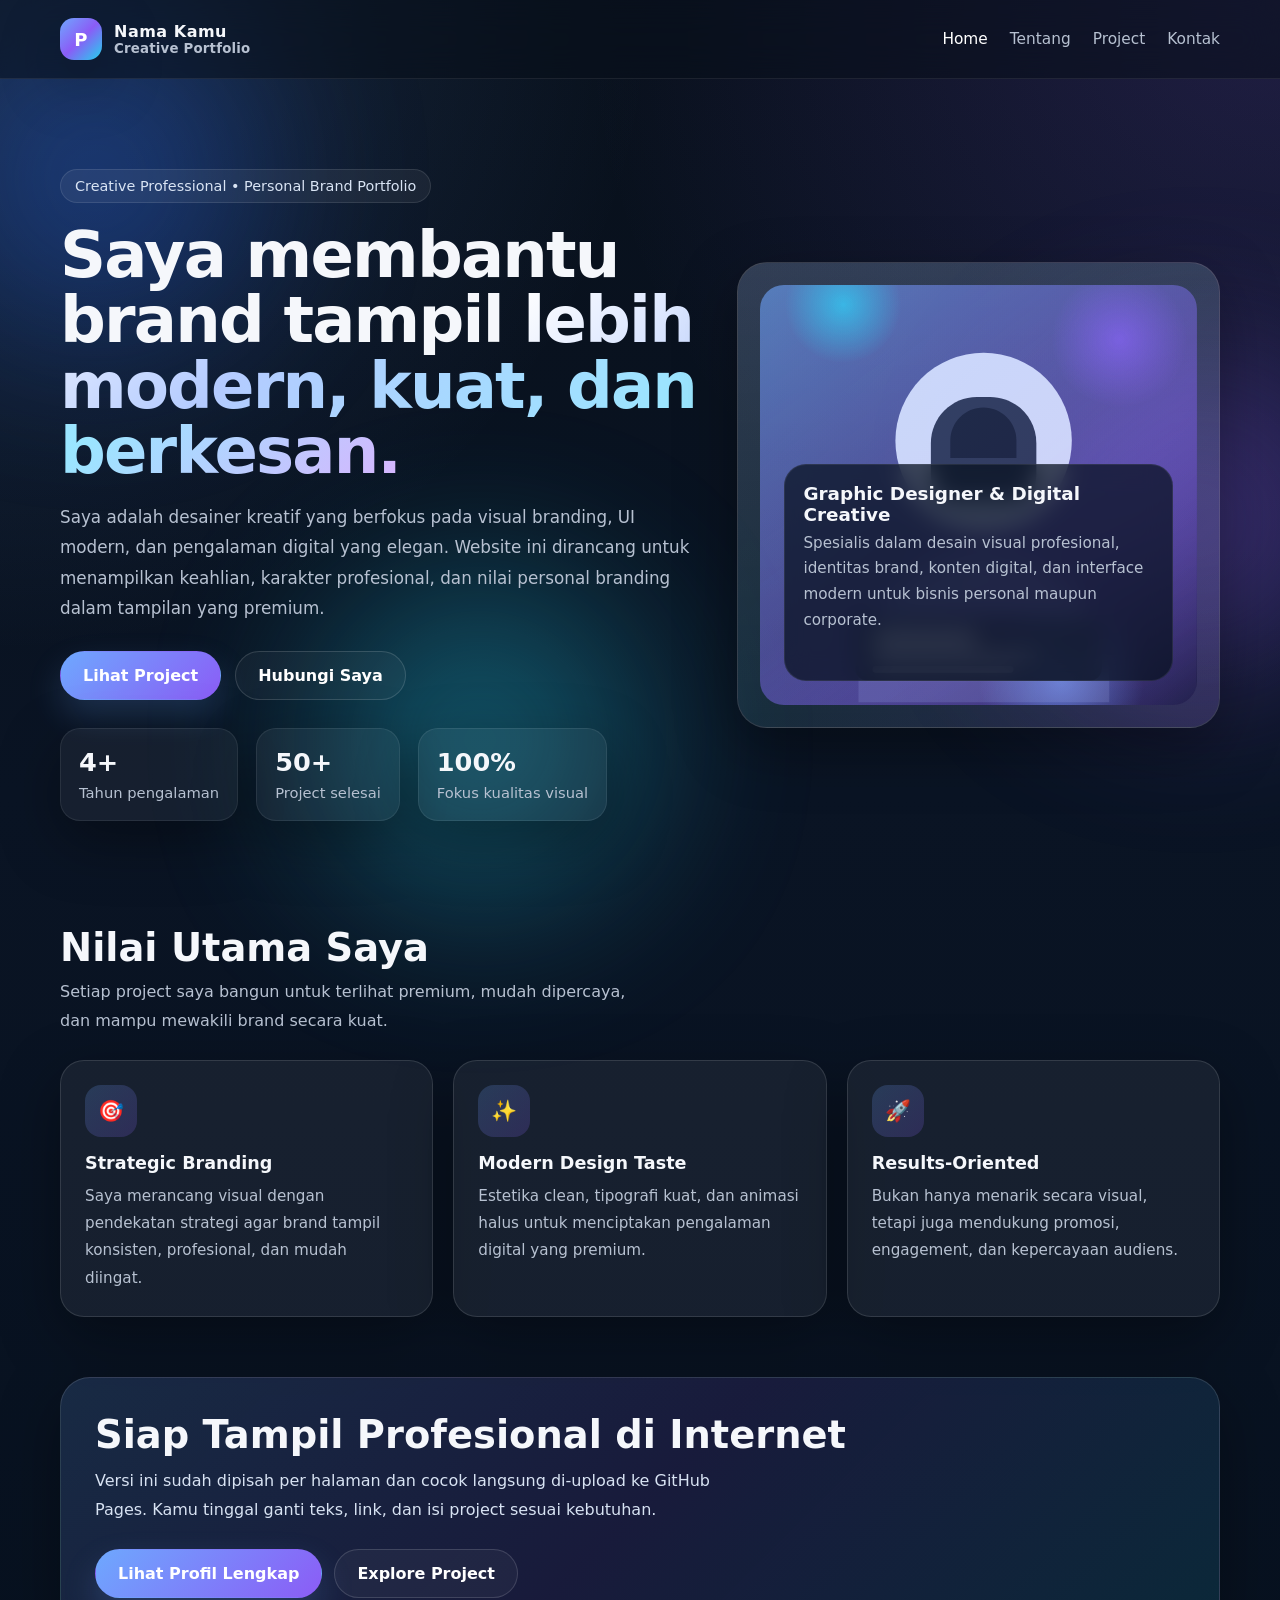
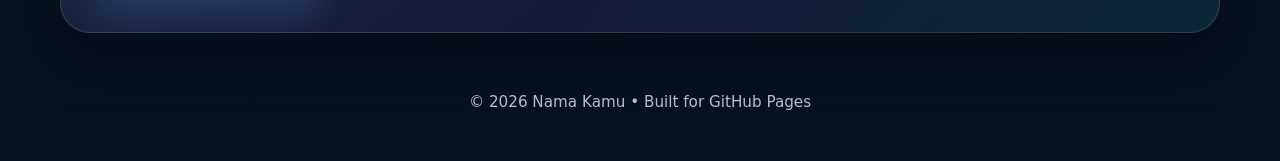
==== index.html @ 0e939c0a "Add initial portfolio structure with About, Contact, and Projects pages - Created about.html for per" ====
<!DOCTYPE html>
<html lang="id">
<head>
  <meta charset="UTF-8" />
  <meta name="viewport" content="width=device-width, initial-scale=1.0" />
  <title>Nama Kamu | Portfolio Modern</title>
  <meta name="description" content="Portfolio modern, profesional, animated, dan personal branding yang siap deploy ke GitHub Pages." />
  <link rel="stylesheet" href="assets/css/style.css" />
</head>
<body>
  <div class="blur-orb orb-1"></div>
  <div class="blur-orb orb-2"></div>
  <div class="blur-orb orb-3"></div>

  <header>
    <div class="container nav">
      <a href="index.html" class="brand">
        <div class="brand-mark">P</div>
        <div>
          <div>Nama Kamu</div>
          <small>Creative Portfolio</small>
        </div>
      </a>
      <nav class="nav-links">
        <a href="index.html" class="active">Home</a>
        <a href="about.html">Tentang</a>
        <a href="projects.html">Project</a>
        <a href="contact.html">Kontak</a>
      </nav>
    </div>
  </header>

  <main>
    <section class="hero">
      <div class="container hero-grid">
        <div class="reveal active">
          <span class="eyebrow">Creative Professional • Personal Brand Portfolio</span>
          <h1>
            Saya membantu brand tampil
            <span class="gradient-text">lebih modern, kuat, dan berkesan.</span>
          </h1>
          <p>
            Saya adalah desainer kreatif yang berfokus pada visual branding, UI modern, dan pengalaman digital yang elegan.
            Website ini dirancang untuk menampilkan keahlian, karakter profesional, dan nilai personal branding dalam tampilan yang premium.
          </p>
          <div class="hero-actions">
            <a href="projects.html" class="btn btn-primary">Lihat Project</a>
            <a href="contact.html" class="btn btn-secondary">Hubungi Saya</a>
          </div>
          <div class="hero-metrics">
            <div class="metric">
              <strong>4+</strong>
              <span>Tahun pengalaman</span>
            </div>
            <div class="metric">
              <strong>50+</strong>
              <span>Project selesai</span>
            </div>
            <div class="metric">
              <strong>100%</strong>
              <span>Fokus kualitas visual</span>
            </div>
          </div>
        </div>

        <div class="profile-card reveal">
          <div class="avatar-wrap" style="background-image: linear-gradient(135deg, rgba(110,168,254,0.22), rgba(139,92,246,0.18)), url('assets/img/profile-card.svg'); background-size: cover; background-position: center;">
            <div class="profile-badge">
              <h3>Graphic Designer & Digital Creative</h3>
              <p>
                Spesialis dalam desain visual profesional, identitas brand, konten digital, dan interface modern untuk bisnis personal maupun corporate.
              </p>
            </div>
          </div>
        </div>
      </div>
    </section>

    <section>
      <div class="container">
        <div class="section-head reveal">
          <div>
            <h2>Nilai Utama Saya</h2>
            <p>Setiap project saya bangun untuk terlihat premium, mudah dipercaya, dan mampu mewakili brand secara kuat.</p>
          </div>
        </div>
        <div class="grid-3">
          <div class="card reveal">
            <div class="service-icon">🎯</div>
            <h3>Strategic Branding</h3>
            <p>Saya merancang visual dengan pendekatan strategi agar brand tampil konsisten, profesional, dan mudah diingat.</p>
          </div>
          <div class="card reveal">
            <div class="service-icon">✨</div>
            <h3>Modern Design Taste</h3>
            <p>Estetika clean, tipografi kuat, dan animasi halus untuk menciptakan pengalaman digital yang premium.</p>
          </div>
          <div class="card reveal">
            <div class="service-icon">🚀</div>
            <h3>Results-Oriented</h3>
            <p>Bukan hanya menarik secara visual, tetapi juga mendukung promosi, engagement, dan kepercayaan audiens.</p>
          </div>
        </div>
      </div>
    </section>

    <section>
      <div class="container">
        <div class="contact-box reveal">
          <div>
            <h2 style="font-size: clamp(1.8rem, 3vw, 2.8rem); margin-bottom: 10px;">Siap Tampil Profesional di Internet</h2>
            <p>Versi ini sudah dipisah per halaman dan cocok langsung di-upload ke GitHub Pages. Kamu tinggal ganti teks, link, dan isi project sesuai kebutuhan.</p>
          </div>
          <div style="display:flex; gap:12px; flex-wrap:wrap;">
            <a class="btn btn-primary" href="about.html">Lihat Profil Lengkap</a>
            <a class="btn btn-secondary" href="projects.html">Explore Project</a>
          </div>
        </div>
      </div>
    </section>
  </main>

  <footer>
    <div class="container">© <span id="currentYear"></span> Nama Kamu • Built for GitHub Pages</div>
  </footer>

  <script src="assets/js/script.js"></script>
</body>
</html>
---- assets/css/style.css ----
:root {
  --bg: #07111f;
  --bg-soft: rgba(255,255,255,0.05);
  --card: rgba(255,255,255,0.08);
  --card-border: rgba(255,255,255,0.12);
  --text: #f5f7fb;
  --muted: #b7c1d1;
  --primary: #6ea8fe;
  --secondary: #8b5cf6;
  --accent: #22d3ee;
  --shadow: 0 20px 60px rgba(0,0,0,0.35);
  --radius: 24px;
  --max-width: 1160px;
}

* {
  margin: 0;
  padding: 0;
  box-sizing: border-box;
}

html {
  scroll-behavior: smooth;
}

body {
  font-family: Inter, ui-sans-serif, system-ui, -apple-system, BlinkMacSystemFont, "Segoe UI", sans-serif;
  background:
    radial-gradient(circle at top left, rgba(110,168,254,0.18), transparent 30%),
    radial-gradient(circle at top right, rgba(139,92,246,0.18), transparent 32%),
    linear-gradient(180deg, #08101b 0%, #0a1424 45%, #07111f 100%);
  color: var(--text);
  overflow-x: hidden;
  min-height: 100vh;
}

a {
  text-decoration: none;
  color: inherit;
}

img, svg {
  max-width: 100%;
  display: block;
}

.container {
  width: min(92%, var(--max-width));
  margin: 0 auto;
}

.blur-orb {
  position: fixed;
  width: 320px;
  height: 320px;
  border-radius: 50%;
  filter: blur(90px);
  opacity: 0.35;
  z-index: -1;
  animation: floatOrb 12s ease-in-out infinite;
}

.orb-1 { background: #2563eb; top: 2%; left: -5%; }
.orb-2 { background: #8b5cf6; top: 40%; right: -6%; animation-delay: -4s; }
.orb-3 { background: #22d3ee; bottom: 0; left: 25%; animation-delay: -8s; }

@keyframes floatOrb {
  0%, 100% { transform: translateY(0) translateX(0) scale(1); }
  50% { transform: translateY(-25px) translateX(15px) scale(1.08); }
}

header {
  position: sticky;
  top: 0;
  z-index: 50;
  backdrop-filter: blur(18px);
  background: rgba(8, 16, 27, 0.55);
  border-bottom: 1px solid rgba(255,255,255,0.08);
}

.nav {
  display: flex;
  align-items: center;
  justify-content: space-between;
  padding: 18px 0;
  gap: 20px;
}

.brand {
  display: flex;
  align-items: center;
  gap: 12px;
  font-weight: 800;
  letter-spacing: 0.5px;
}

.brand-mark {
  width: 42px;
  height: 42px;
  border-radius: 14px;
  background: linear-gradient(135deg, var(--primary), var(--secondary), var(--accent));
  display: grid;
  place-items: center;
  box-shadow: var(--shadow);
  font-size: 18px;
  color: white;
}

.brand small {
  display: block;
  color: var(--muted);
  font-weight: 600;
  letter-spacing: 0.2px;
}

.nav-links {
  display: flex;
  gap: 22px;
  align-items: center;
  color: var(--muted);
  font-size: 0.96rem;
  flex-wrap: wrap;
}

.nav-links a:hover,
.nav-links a.active {
  color: white;
}

.btn {
  display: inline-flex;
  align-items: center;
  justify-content: center;
  gap: 10px;
  padding: 14px 22px;
  border-radius: 999px;
  border: 1px solid transparent;
  font-weight: 700;
  transition: 0.3s ease;
}

.btn-primary {
  background: linear-gradient(135deg, var(--primary), var(--secondary));
  color: white;
  box-shadow: 0 16px 35px rgba(110, 168, 254, 0.2);
}

.btn-primary:hover {
  transform: translateY(-2px);
  box-shadow: 0 20px 45px rgba(110, 168, 254, 0.28);
}

.btn-secondary {
  border-color: rgba(255,255,255,0.14);
  background: rgba(255,255,255,0.04);
  color: white;
}

.btn-secondary:hover {
  background: rgba(255,255,255,0.08);
  transform: translateY(-2px);
}

.page-hero,
.hero {
  padding: 90px 0 70px;
}

.hero-grid {
  display: grid;
  grid-template-columns: 1.2fr 0.9fr;
  gap: 34px;
  align-items: center;
}

.eyebrow {
  display: inline-flex;
  padding: 8px 14px;
  border-radius: 999px;
  background: rgba(255,255,255,0.06);
  border: 1px solid rgba(255,255,255,0.1);
  color: #d9e4f4;
  font-size: 0.9rem;
  margin-bottom: 20px;
}

.hero h1,
.page-hero h1 {
  font-size: clamp(2.7rem, 5vw, 5rem);
  line-height: 1.02;
  margin-bottom: 18px;
  letter-spacing: -1.8px;
}

.page-hero h1 { font-size: clamp(2.4rem, 4.2vw, 4rem); }

.gradient-text {
  background: linear-gradient(135deg, #ffffff 0%, #b4cbff 30%, #9ae6ff 70%, #d8b4fe 100%);
  -webkit-background-clip: text;
  background-clip: text;
  color: transparent;
}

.hero p,
.page-hero p,
.text-muted {
  color: var(--muted);
  font-size: 1.05rem;
  line-height: 1.8;
}

.hero p { max-width: 640px; margin-bottom: 28px; }
.page-hero p { max-width: 740px; }

.hero-actions,
.inline-actions {
  display: flex;
  flex-wrap: wrap;
  gap: 14px;
  margin: 28px 0;
}

.hero-metrics,
.stats-grid {
  display: flex;
  gap: 18px;
  flex-wrap: wrap;
}

.metric,
.stat-card {
  min-width: 140px;
  padding: 18px;
  border-radius: 20px;
  background: rgba(255,255,255,0.05);
  border: 1px solid rgba(255,255,255,0.08);
  box-shadow: var(--shadow);
}

.metric strong,
.stat-card strong {
  font-size: 1.6rem;
  display: block;
  margin-bottom: 6px;
}

.metric span,
.stat-card span {
  color: var(--muted);
  font-size: 0.92rem;
}

.profile-card,
.glass-panel {
  position: relative;
  border-radius: 30px;
  padding: 22px;
  background: linear-gradient(180deg, rgba(255,255,255,0.12), rgba(255,255,255,0.06));
  border: 1px solid rgba(255,255,255,0.12);
  box-shadow: var(--shadow);
  overflow: hidden;
}

.profile-card::before,
.glass-panel::before {
  content: "";
  position: absolute;
  inset: 0;
  background: linear-gradient(135deg, rgba(110,168,254,0.12), rgba(34,211,238,0.06), rgba(139,92,246,0.14));
  pointer-events: none;
}

.avatar-wrap {
  position: relative;
  z-index: 1;
  border-radius: 24px;
  overflow: hidden;
  min-height: 420px;
  background: linear-gradient(135deg, rgba(110,168,254,0.22), rgba(139,92,246,0.18));
  display: flex;
  align-items: flex-end;
  padding: 24px;
}

.profile-badge {
  width: 100%;
  position: relative;
  z-index: 2;
  padding: 18px;
  border-radius: 22px;
  background: rgba(7,17,31,0.72);
  border: 1px solid rgba(255,255,255,0.08);
  backdrop-filter: blur(12px);
}

.profile-badge h3 { font-size: 1.15rem; margin-bottom: 6px; }
.profile-badge p { color: var(--muted); font-size: 0.95rem; line-height: 1.7; }

section { padding: 34px 0 26px; }

.section-head {
  display: flex;
  justify-content: space-between;
  align-items: end;
  gap: 20px;
  margin-bottom: 24px;
}

.section-head h2 {
  font-size: clamp(1.8rem, 3vw, 2.8rem);
  margin-bottom: 8px;
}

.section-head p {
  color: var(--muted);
  max-width: 600px;
  line-height: 1.8;
}

.grid-2,
.grid-3,
.projects,
.contact-grid {
  display: grid;
  gap: 20px;
}

.grid-2 { grid-template-columns: repeat(2, 1fr); }
.grid-3, .projects { grid-template-columns: repeat(3, 1fr); }
.contact-grid { grid-template-columns: 1.1fr 0.9fr; }

.card {
  padding: 24px;
  background: rgba(255,255,255,0.06);
  border: 1px solid var(--card-border);
  border-radius: var(--radius);
  box-shadow: var(--shadow);
  transition: transform 0.35s ease, border-color 0.35s ease, background 0.35s ease;
}

.card:hover,
.project-card:hover { transform: translateY(-6px); border-color: rgba(110,168,254,0.3); background: rgba(255,255,255,0.08); }

.service-icon {
  width: 52px;
  height: 52px;
  border-radius: 16px;
  display: grid;
  place-items: center;
  font-size: 1.3rem;
  background: linear-gradient(135deg, rgba(110,168,254,0.2), rgba(139,92,246,0.2));
  margin-bottom: 16px;
}

.card h3 { font-size: 1.1rem; margin-bottom: 10px; }
.card p, .project-body p, .timeline-content span, .list li, .contact-list li {
  color: var(--muted);
  line-height: 1.8;
  font-size: 0.95rem;
}

.skills-wrap {
  display: flex;
  flex-wrap: wrap;
  gap: 12px;
}

.chip {
  padding: 12px 16px;
  border-radius: 999px;
  background: rgba(255,255,255,0.05);
  border: 1px solid rgba(255,255,255,0.09);
  color: #e9eef8;
  font-size: 0.92rem;
}

.project-card {
  overflow: hidden;
  border-radius: 28px;
  border: 1px solid rgba(255,255,255,0.1);
  background: rgba(255,255,255,0.05);
  box-shadow: var(--shadow);
  transition: 0.35s ease;
}

.project-cover {
  height: 220px;
  position: relative;
  overflow: hidden;
}

.project-cover::after {
  content: "";
  position: absolute;
  inset: 0;
  background: linear-gradient(180deg, transparent 0%, rgba(7,17,31,0.45) 100%);
}

.cover-1 { background: linear-gradient(135deg, rgba(110,168,254,0.35), rgba(34,211,238,0.18)); }
.cover-2 { background: linear-gradient(135deg, rgba(139,92,246,0.35), rgba(110,168,254,0.18)); }
.cover-3 { background: linear-gradient(135deg, rgba(34,211,238,0.3), rgba(139,92,246,0.2)); }
.cover-4 { background: linear-gradient(135deg, rgba(255,255,255,0.12), rgba(34,211,238,0.16)); }
.cover-5 { background: linear-gradient(135deg, rgba(110,168,254,0.22), rgba(255,255,255,0.08)); }
.cover-6 { background: linear-gradient(135deg, rgba(139,92,246,0.22), rgba(255,255,255,0.08)); }

.project-body { padding: 22px; }

.project-meta {
  display: inline-block;
  padding: 7px 12px;
  border-radius: 999px;
  font-size: 0.8rem;
  margin-bottom: 14px;
  background: rgba(255,255,255,0.06);
  border: 1px solid rgba(255,255,255,0.09);
  color: #dae6f8;
}

.project-links {
  display: flex;
  gap: 10px;
  flex-wrap: wrap;
  margin-top: 18px;
}

.project-link {
  font-size: 0.92rem;
  color: #dce8ff;
  padding: 10px 14px;
  border-radius: 999px;
  background: rgba(255,255,255,0.05);
  border: 1px solid rgba(255,255,255,0.09);
}

.timeline {
  display: grid;
  gap: 16px;
}

.timeline-item {
  display: grid;
  grid-template-columns: 160px 1fr;
  gap: 18px;
  padding: 22px;
  border-radius: 24px;
  background: rgba(255,255,255,0.05);
  border: 1px solid rgba(255,255,255,0.08);
  box-shadow: var(--shadow);
}

.timeline-year { color: #d7e5ff; font-weight: 800; }

.list,
.contact-list {
  display: grid;
  gap: 10px;
  padding-left: 18px;
}

.contact-card {
  padding: 28px;
  border-radius: 28px;
  background: rgba(255,255,255,0.06);
  border: 1px solid rgba(255,255,255,0.1);
  box-shadow: var(--shadow);
}

.contact-card h3 {
  margin-bottom: 14px;
  font-size: 1.2rem;
}

.label {
  display: block;
  color: #dce6f6;
  margin-bottom: 8px;
  font-size: 0.94rem;
}

.field {
  width: 100%;
  padding: 14px 16px;
  margin-bottom: 16px;
  border-radius: 16px;
  border: 1px solid rgba(255,255,255,0.12);
  background: rgba(255,255,255,0.04);
  color: white;
  outline: none;
}

.field::placeholder { color: #90a0ba; }

.field:focus {
  border-color: rgba(110,168,254,0.4);
  background: rgba(255,255,255,0.06);
}

textarea.field { min-height: 140px; resize: vertical; }

.notice {
  margin-top: 10px;
  font-size: 0.9rem;
  color: var(--muted);
}

.contact-box {
  padding: 34px;
  border-radius: 30px;
  background: linear-gradient(135deg, rgba(110,168,254,0.16), rgba(139,92,246,0.13), rgba(34,211,238,0.12));
  border: 1px solid rgba(255,255,255,0.12);
  box-shadow: var(--shadow);
  display: flex;
  justify-content: space-between;
  align-items: center;
  gap: 24px;
  flex-wrap: wrap;
}

.contact-box p {
  color: #d8e3f3;
  line-height: 1.8;
  max-width: 620px;
}

footer {
  padding: 34px 0 50px;
  color: var(--muted);
  text-align: center;
  font-size: 0.95rem;
}

.reveal {
  opacity: 0;
  transform: translateY(28px);
  transition: opacity 0.8s ease, transform 0.8s ease;
}

.reveal.active {
  opacity: 1;
  transform: translateY(0);
}

.spacer-24 { margin-top: 24px; }
.spacer-32 { margin-top: 32px; }
.center { text-align: center; }

@media (max-width: 980px) {
  .hero-grid,
  .projects,
  .grid-3,
  .grid-2,
  .contact-grid {
    grid-template-columns: 1fr;
  }

  .timeline-item {
    grid-template-columns: 1fr;
  }

  .nav-links {
    display: none;
  }
}

@media (max-width: 640px) {
  .hero,
  .page-hero { padding-top: 64px; }
  .hero h1,
  .page-hero h1 { letter-spacing: -1px; }
  .profile-card,
  .card,
  .timeline-item,
  .contact-box,
  .contact-card,
  .glass-panel { border-radius: 22px; }
  .avatar-wrap { min-height: 340px; }
}
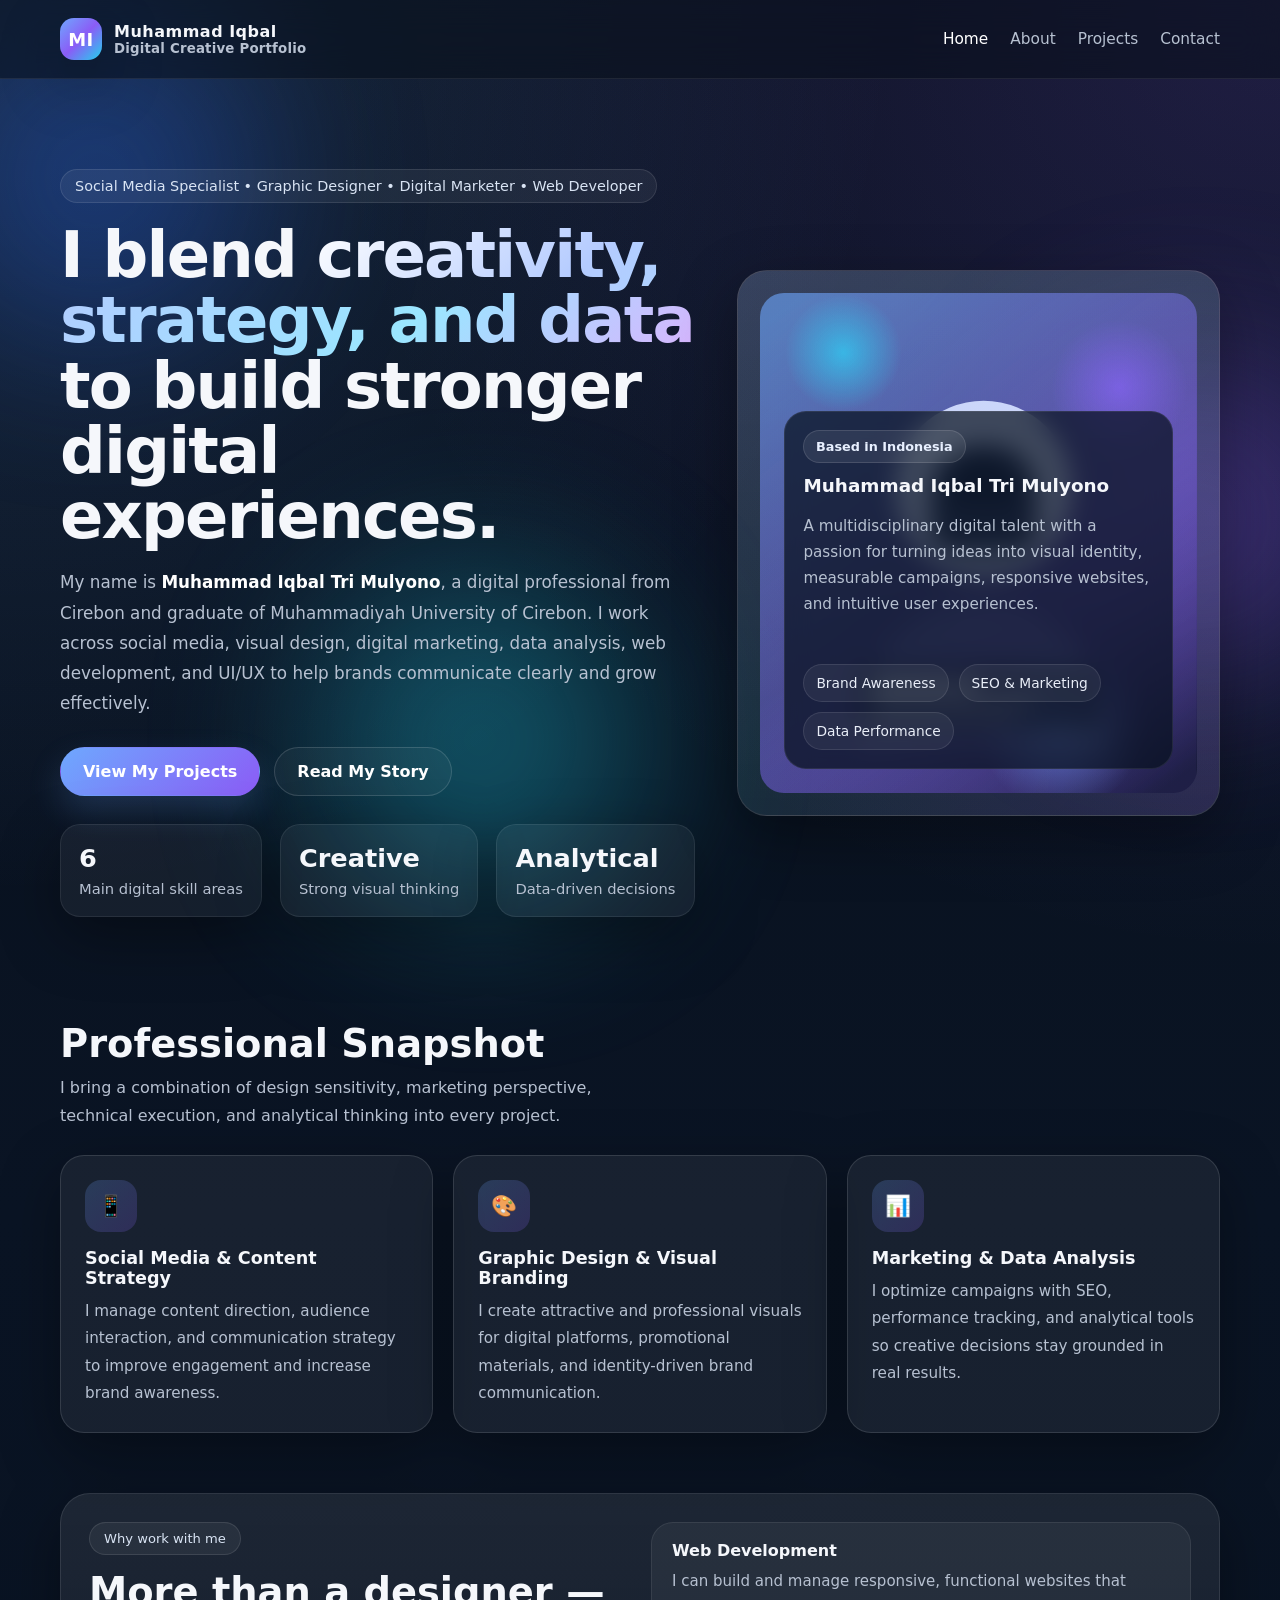
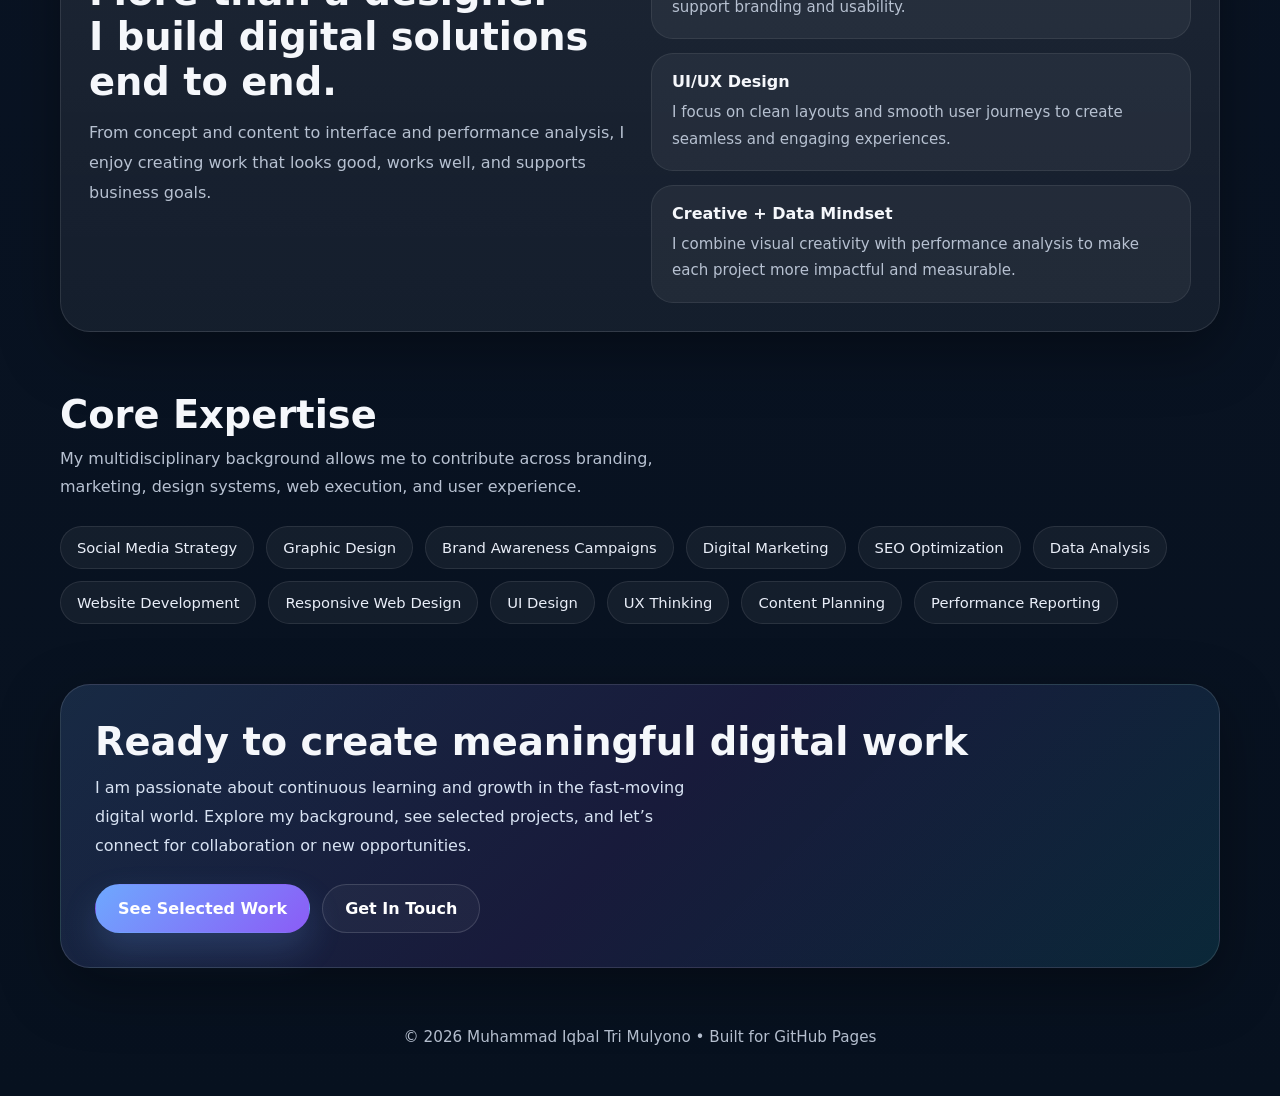
==== commit 0e5780e7: "Refactor portfolio content and styles for clarity and professionalism" ====
--- a/index.html
+++ b/index.html
@@ -1,10 +1,10 @@
 <!DOCTYPE html>
-<html lang="id">
+<html lang="en">
 <head>
   <meta charset="UTF-8" />
   <meta name="viewport" content="width=device-width, initial-scale=1.0" />
-  <title>Nama Kamu | Portfolio Modern</title>
-  <meta name="description" content="Portfolio modern, profesional, animated, dan personal branding yang siap deploy ke GitHub Pages." />
+  <title>Muhammad Iqbal Tri Mulyono | Digital Creative Portfolio</title>
+  <meta name="description" content="Portfolio of Muhammad Iqbal Tri Mulyono — Social Media Specialist, Graphic Designer, Digital Marketer, Data Analyst, Web Developer, and UI/UX Designer." />
   <link rel="stylesheet" href="assets/css/style.css" />
 </head>
 <body>
@@ -15,61 +15,68 @@
   <header>
     <div class="container nav">
       <a href="index.html" class="brand">
-        <div class="brand-mark">P</div>
+        <div class="brand-mark">MI</div>
         <div>
-          <div>Nama Kamu</div>
-          <small>Creative Portfolio</small>
+          <div>Muhammad Iqbal</div>
+          <small>Digital Creative Portfolio</small>
         </div>
       </a>
       <nav class="nav-links">
         <a href="index.html" class="active">Home</a>
-        <a href="about.html">Tentang</a>
-        <a href="projects.html">Project</a>
-        <a href="contact.html">Kontak</a>
+        <a href="about.html">About</a>
+        <a href="projects.html">Projects</a>
+        <a href="contact.html">Contact</a>
       </nav>
     </div>
   </header>
 
   <main>
-    <section class="hero">
+    <section class="hero hero-home">
       <div class="container hero-grid">
         <div class="reveal active">
-          <span class="eyebrow">Creative Professional • Personal Brand Portfolio</span>
+          <span class="eyebrow">Social Media Specialist • Graphic Designer • Digital Marketer • Web Developer</span>
           <h1>
-            Saya membantu brand tampil
-            <span class="gradient-text">lebih modern, kuat, dan berkesan.</span>
+            I blend <span class="gradient-text">creativity, strategy, and data</span>
+            to build stronger digital experiences.
           </h1>
           <p>
-            Saya adalah desainer kreatif yang berfokus pada visual branding, UI modern, dan pengalaman digital yang elegan.
-            Website ini dirancang untuk menampilkan keahlian, karakter profesional, dan nilai personal branding dalam tampilan yang premium.
+            My name is <strong>Muhammad Iqbal Tri Mulyono</strong>, a digital professional from Cirebon and graduate of Muhammadiyah University of Cirebon.
+            I work across social media, visual design, digital marketing, data analysis, web development, and UI/UX to help brands communicate clearly and grow effectively.
           </p>
           <div class="hero-actions">
-            <a href="projects.html" class="btn btn-primary">Lihat Project</a>
-            <a href="contact.html" class="btn btn-secondary">Hubungi Saya</a>
+            <a href="projects.html" class="btn btn-primary">View My Projects</a>
+            <a href="about.html" class="btn btn-secondary">Read My Story</a>
           </div>
+
           <div class="hero-metrics">
             <div class="metric">
-              <strong>4+</strong>
-              <span>Tahun pengalaman</span>
+              <strong>6</strong>
+              <span>Main digital skill areas</span>
             </div>
             <div class="metric">
-              <strong>50+</strong>
-              <span>Project selesai</span>
+              <strong>Creative</strong>
+              <span>Strong visual thinking</span>
             </div>
             <div class="metric">
-              <strong>100%</strong>
-              <span>Fokus kualitas visual</span>
+              <strong>Analytical</strong>
+              <span>Data-driven decisions</span>
             </div>
           </div>
         </div>
 
         <div class="profile-card reveal">
-          <div class="avatar-wrap" style="background-image: linear-gradient(135deg, rgba(110,168,254,0.22), rgba(139,92,246,0.18)), url('assets/img/profile-card.svg'); background-size: cover; background-position: center;">
-            <div class="profile-badge">
-              <h3>Graphic Designer & Digital Creative</h3>
+          <div class="avatar-wrap home-avatar" style="background-image: linear-gradient(135deg, rgba(110,168,254,0.22), rgba(139,92,246,0.18)), url('assets/img/profile-card.svg'); background-size: cover; background-position: center;">
+            <div class="profile-badge profile-badge-large">
+              <span class="mini-tag">Based in Indonesia</span>
+              <h3>Muhammad Iqbal Tri Mulyono</h3>
               <p>
-                Spesialis dalam desain visual profesional, identitas brand, konten digital, dan interface modern untuk bisnis personal maupun corporate.
+                A multidisciplinary digital talent with a passion for turning ideas into visual identity, measurable campaigns, responsive websites, and intuitive user experiences.
               </p>
+              <div class="mini-points">
+                <span>Brand Awareness</span>
+                <span>SEO & Marketing</span>
+                <span>Data Performance</span>
+              </div>
             </div>
           </div>
         </div>
@@ -80,26 +87,85 @@
       <div class="container">
         <div class="section-head reveal">
           <div>
-            <h2>Nilai Utama Saya</h2>
-            <p>Setiap project saya bangun untuk terlihat premium, mudah dipercaya, dan mampu mewakili brand secara kuat.</p>
+            <h2>Professional Snapshot</h2>
+            <p>
+              I bring a combination of design sensitivity, marketing perspective, technical execution, and analytical thinking into every project.
+            </p>
           </div>
         </div>
+
         <div class="grid-3">
           <div class="card reveal">
-            <div class="service-icon">🎯</div>
-            <h3>Strategic Branding</h3>
-            <p>Saya merancang visual dengan pendekatan strategi agar brand tampil konsisten, profesional, dan mudah diingat.</p>
+            <div class="service-icon">📱</div>
+            <h3>Social Media & Content Strategy</h3>
+            <p>I manage content direction, audience interaction, and communication strategy to improve engagement and increase brand awareness.</p>
           </div>
           <div class="card reveal">
-            <div class="service-icon">✨</div>
-            <h3>Modern Design Taste</h3>
-            <p>Estetika clean, tipografi kuat, dan animasi halus untuk menciptakan pengalaman digital yang premium.</p>
+            <div class="service-icon">🎨</div>
+            <h3>Graphic Design & Visual Branding</h3>
+            <p>I create attractive and professional visuals for digital platforms, promotional materials, and identity-driven brand communication.</p>
           </div>
           <div class="card reveal">
-            <div class="service-icon">🚀</div>
-            <h3>Results-Oriented</h3>
-            <p>Bukan hanya menarik secara visual, tetapi juga mendukung promosi, engagement, dan kepercayaan audiens.</p>
+            <div class="service-icon">📊</div>
+            <h3>Marketing & Data Analysis</h3>
+            <p>I optimize campaigns with SEO, performance tracking, and analytical tools so creative decisions stay grounded in real results.</p>
           </div>
+        </div>
+      </div>
+    </section>
+
+    <section>
+      <div class="container">
+        <div class="feature-panel reveal">
+          <div>
+            <span class="eyebrow eyebrow-small">Why work with me</span>
+            <h2>More than a designer — I build digital solutions end to end.</h2>
+            <p>
+              From concept and content to interface and performance analysis, I enjoy creating work that looks good, works well, and supports business goals.
+            </p>
+          </div>
+          <div class="feature-list">
+            <div class="feature-item">
+              <strong>Web Development</strong>
+              <span>I can build and manage responsive, functional websites that support branding and usability.</span>
+            </div>
+            <div class="feature-item">
+              <strong>UI/UX Design</strong>
+              <span>I focus on clean layouts and smooth user journeys to create seamless and engaging experiences.</span>
+            </div>
+            <div class="feature-item">
+              <strong>Creative + Data Mindset</strong>
+              <span>I combine visual creativity with performance analysis to make each project more impactful and measurable.</span>
+            </div>
+          </div>
+        </div>
+      </div>
+    </section>
+
+    <section>
+      <div class="container">
+        <div class="section-head reveal">
+          <div>
+            <h2>Core Expertise</h2>
+            <p>
+              My multidisciplinary background allows me to contribute across branding, marketing, design systems, web execution, and user experience.
+            </p>
+          </div>
+        </div>
+
+        <div class="skills-wrap reveal">
+          <span class="chip">Social Media Strategy</span>
+          <span class="chip">Graphic Design</span>
+          <span class="chip">Brand Awareness Campaigns</span>
+          <span class="chip">Digital Marketing</span>
+          <span class="chip">SEO Optimization</span>
+          <span class="chip">Data Analysis</span>
+          <span class="chip">Website Development</span>
+          <span class="chip">Responsive Web Design</span>
+          <span class="chip">UI Design</span>
+          <span class="chip">UX Thinking</span>
+          <span class="chip">Content Planning</span>
+          <span class="chip">Performance Reporting</span>
         </div>
       </div>
     </section>
@@ -108,12 +174,15 @@
       <div class="container">
         <div class="contact-box reveal">
           <div>
-            <h2 style="font-size: clamp(1.8rem, 3vw, 2.8rem); margin-bottom: 10px;">Siap Tampil Profesional di Internet</h2>
-            <p>Versi ini sudah dipisah per halaman dan cocok langsung di-upload ke GitHub Pages. Kamu tinggal ganti teks, link, dan isi project sesuai kebutuhan.</p>
+            <h2 style="font-size: clamp(1.8rem, 3vw, 2.8rem); margin-bottom: 10px;">Ready to create meaningful digital work</h2>
+            <p>
+              I am passionate about continuous learning and growth in the fast-moving digital world.
+              Explore my background, see selected projects, and let’s connect for collaboration or new opportunities.
+            </p>
           </div>
           <div style="display:flex; gap:12px; flex-wrap:wrap;">
-            <a class="btn btn-primary" href="about.html">Lihat Profil Lengkap</a>
-            <a class="btn btn-secondary" href="projects.html">Explore Project</a>
+            <a class="btn btn-primary" href="projects.html">See Selected Work</a>
+            <a class="btn btn-secondary" href="contact.html">Get In Touch</a>
           </div>
         </div>
       </div>
@@ -121,7 +190,7 @@
   </main>
 
   <footer>
-    <div class="container">© <span id="currentYear"></span> Nama Kamu • Built for GitHub Pages</div>
+    <div class="container">© <span id="currentYear"></span> Muhammad Iqbal Tri Mulyono • Built for GitHub Pages</div>
   </footer>
 
   <script src="assets/js/script.js"></script>
--- a/assets/css/style.css
+++ b/assets/css/style.css
@@ -575,3 +575,104 @@
   .glass-panel { border-radius: 22px; }
   .avatar-wrap { min-height: 340px; }
 }
+
+.hero-home p strong {
+  color: #ffffff;
+}
+
+.home-avatar {
+  min-height: 500px;
+}
+
+.profile-badge-large {
+  display: grid;
+  gap: 12px;
+}
+
+.mini-tag {
+  display: inline-flex;
+  width: fit-content;
+  padding: 8px 12px;
+  border-radius: 999px;
+  background: rgba(255,255,255,0.08);
+  border: 1px solid rgba(255,255,255,0.12);
+  color: #e8f0ff;
+  font-size: 0.8rem;
+  font-weight: 700;
+}
+
+.mini-points {
+  display: flex;
+  flex-wrap: wrap;
+  gap: 10px;
+  margin-top: 6px;
+}
+
+.mini-points span {
+  padding: 10px 12px;
+  border-radius: 999px;
+  background: rgba(255,255,255,0.06);
+  border: 1px solid rgba(255,255,255,0.1);
+  color: #e9eef8;
+  font-size: 0.86rem;
+}
+
+.feature-panel {
+  display: grid;
+  grid-template-columns: 1fr 1fr;
+  gap: 22px;
+  padding: 28px;
+  background: linear-gradient(180deg, rgba(255,255,255,0.08), rgba(255,255,255,0.05));
+  border: 1px solid rgba(255,255,255,0.1);
+  border-radius: 30px;
+  box-shadow: var(--shadow);
+}
+
+.feature-panel h2 {
+  font-size: clamp(1.8rem, 3vw, 2.7rem);
+  margin: 8px 0 14px;
+}
+
+.feature-panel p {
+  color: var(--muted);
+  line-height: 1.9;
+}
+
+.eyebrow-small {
+  margin-bottom: 6px;
+  font-size: 0.82rem;
+}
+
+.feature-list {
+  display: grid;
+  gap: 14px;
+}
+
+.feature-item {
+  padding: 18px 20px;
+  border-radius: 22px;
+  background: rgba(255,255,255,0.05);
+  border: 1px solid rgba(255,255,255,0.08);
+}
+
+.feature-item strong {
+  display: block;
+  margin-bottom: 8px;
+  font-size: 1rem;
+}
+
+.feature-item span {
+  color: var(--muted);
+  line-height: 1.75;
+  font-size: 0.94rem;
+}
+
+@media (max-width: 980px) {
+  .feature-panel {
+    grid-template-columns: 1fr;
+  }
+
+  .home-avatar {
+    min-height: 380px;
+  }
+}
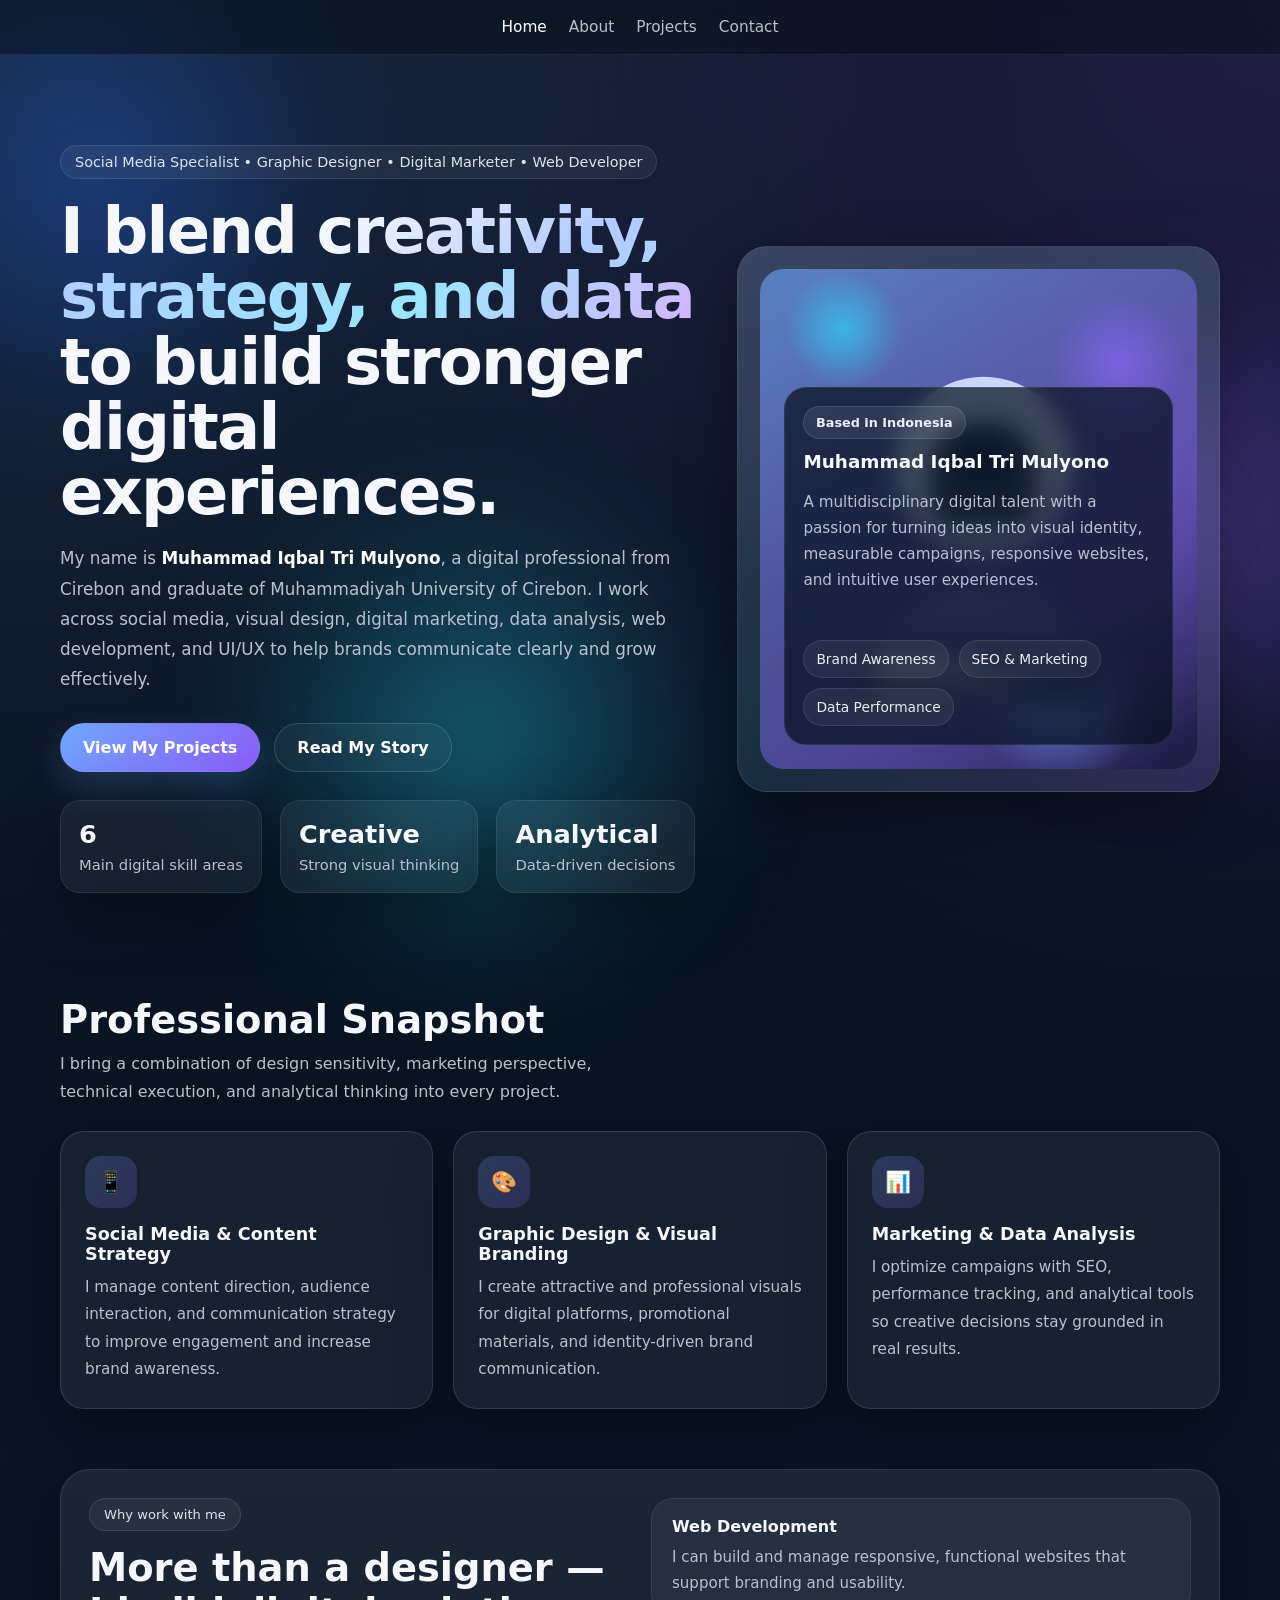
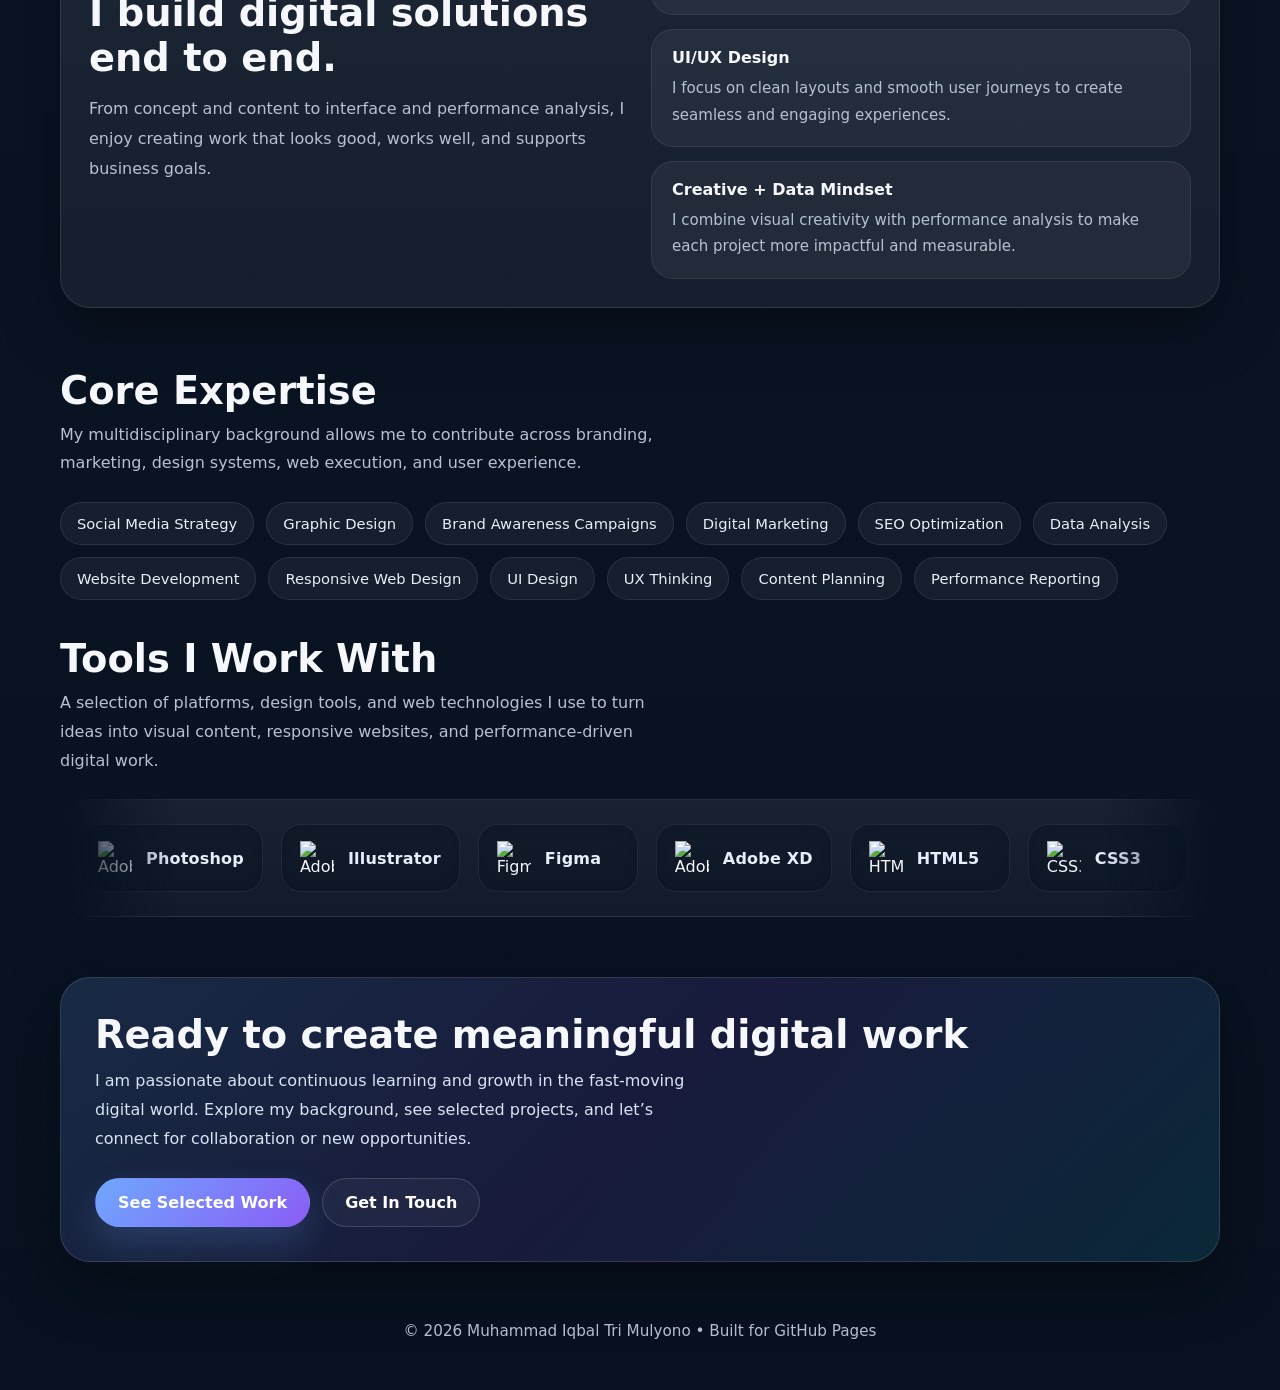
==== commit 3bdf45de: "Add navigation centering and skills showcase section with logo marquee" ====
--- a/index.html
+++ b/index.html
@@ -13,15 +13,8 @@
   <div class="blur-orb orb-3"></div>
 
   <header>
-    <div class="container nav">
-      <a href="index.html" class="brand">
-        <div class="brand-mark">MI</div>
-        <div>
-          <div>Muhammad Iqbal</div>
-          <small>Digital Creative Portfolio</small>
-        </div>
-      </a>
-      <nav class="nav-links">
+    <div class="container nav nav-centered">
+      <nav class="nav-links nav-links-centered">
         <a href="index.html" class="active">Home</a>
         <a href="about.html">About</a>
         <a href="projects.html">Projects</a>
@@ -170,6 +163,45 @@
       </div>
     </section>
 
+    <section class="skills-showcase">
+      <div class="container">
+        <div class="section-head reveal">
+          <div>
+            <h2>Tools I Work With</h2>
+            <p>
+              A selection of platforms, design tools, and web technologies I use to turn ideas into visual content, responsive websites, and performance-driven digital work.
+            </p>
+          </div>
+        </div>
+
+        <div class="logo-marquee reveal">
+          <div class="logo-track">
+            <div class="logo-card"><img src="https://cdn.jsdelivr.net/gh/devicons/devicon/icons/photoshop/photoshop-plain.svg" alt="Adobe Photoshop logo"><span>Photoshop</span></div>
+            <div class="logo-card"><img src="https://cdn.jsdelivr.net/gh/devicons/devicon/icons/illustrator/illustrator-plain.svg" alt="Adobe Illustrator logo"><span>Illustrator</span></div>
+            <div class="logo-card"><img src="https://cdn.jsdelivr.net/gh/devicons/devicon/icons/figma/figma-original.svg" alt="Figma logo"><span>Figma</span></div>
+            <div class="logo-card"><img src="https://cdn.jsdelivr.net/gh/devicons/devicon/icons/xd/xd-plain.svg" alt="Adobe XD logo"><span>Adobe XD</span></div>
+            <div class="logo-card"><img src="https://cdn.jsdelivr.net/gh/devicons/devicon/icons/html5/html5-plain.svg" alt="HTML5 logo"><span>HTML5</span></div>
+            <div class="logo-card"><img src="https://cdn.jsdelivr.net/gh/devicons/devicon/icons/css3/css3-plain.svg" alt="CSS3 logo"><span>CSS3</span></div>
+            <div class="logo-card"><img src="https://cdn.jsdelivr.net/gh/devicons/devicon/icons/javascript/javascript-plain.svg" alt="JavaScript logo"><span>JavaScript</span></div>
+            <div class="logo-card"><img src="https://cdn.jsdelivr.net/gh/devicons/devicon/icons/bootstrap/bootstrap-plain.svg" alt="Bootstrap logo"><span>Bootstrap</span></div>
+            <div class="logo-card"><img src="https://cdn.jsdelivr.net/gh/devicons/devicon/icons/laravel/laravel-plain.svg" alt="Laravel logo"><span>Laravel</span></div>
+            <div class="logo-card"><img src="https://cdn.jsdelivr.net/gh/devicons/devicon/icons/github/github-original.svg" alt="GitHub logo"><span>GitHub</span></div>
+
+            <div class="logo-card"><img src="https://cdn.jsdelivr.net/gh/devicons/devicon/icons/photoshop/photoshop-plain.svg" alt="Adobe Photoshop logo"><span>Photoshop</span></div>
+            <div class="logo-card"><img src="https://cdn.jsdelivr.net/gh/devicons/devicon/icons/illustrator/illustrator-plain.svg" alt="Adobe Illustrator logo"><span>Illustrator</span></div>
+            <div class="logo-card"><img src="https://cdn.jsdelivr.net/gh/devicons/devicon/icons/figma/figma-original.svg" alt="Figma logo"><span>Figma</span></div>
+            <div class="logo-card"><img src="https://cdn.jsdelivr.net/gh/devicons/devicon/icons/xd/xd-plain.svg" alt="Adobe XD logo"><span>Adobe XD</span></div>
+            <div class="logo-card"><img src="https://cdn.jsdelivr.net/gh/devicons/devicon/icons/html5/html5-plain.svg" alt="HTML5 logo"><span>HTML5</span></div>
+            <div class="logo-card"><img src="https://cdn.jsdelivr.net/gh/devicons/devicon/icons/css3/css3-plain.svg" alt="CSS3 logo"><span>CSS3</span></div>
+            <div class="logo-card"><img src="https://cdn.jsdelivr.net/gh/devicons/devicon/icons/javascript/javascript-plain.svg" alt="JavaScript logo"><span>JavaScript</span></div>
+            <div class="logo-card"><img src="https://cdn.jsdelivr.net/gh/devicons/devicon/icons/bootstrap/bootstrap-plain.svg" alt="Bootstrap logo"><span>Bootstrap</span></div>
+            <div class="logo-card"><img src="https://cdn.jsdelivr.net/gh/devicons/devicon/icons/laravel/laravel-plain.svg" alt="Laravel logo"><span>Laravel</span></div>
+            <div class="logo-card"><img src="https://cdn.jsdelivr.net/gh/devicons/devicon/icons/github/github-original.svg" alt="GitHub logo"><span>GitHub</span></div>
+          </div>
+        </div>
+      </div>
+    </section>
+
     <section>
       <div class="container">
         <div class="contact-box reveal">
--- a/assets/css/style.css
+++ b/assets/css/style.css
@@ -676,3 +676,101 @@
     min-height: 380px;
   }
 }
+
+
+.nav-centered {
+  justify-content: center;
+}
+
+.nav-links-centered {
+  justify-content: center;
+  width: 100%;
+}
+
+.skills-showcase {
+  padding-top: 10px;
+}
+
+.logo-marquee {
+  position: relative;
+  overflow: hidden;
+  border-radius: 28px;
+  padding: 18px 0;
+  background: linear-gradient(180deg, rgba(255,255,255,0.07), rgba(255,255,255,0.04));
+  border: 1px solid rgba(255,255,255,0.08);
+  box-shadow: var(--shadow);
+  mask-image: linear-gradient(to right, transparent, black 10%, black 90%, transparent);
+  -webkit-mask-image: linear-gradient(to right, transparent, black 10%, black 90%, transparent);
+}
+
+.logo-track {
+  display: flex;
+  align-items: center;
+  gap: 18px;
+  width: max-content;
+  animation: marquee 26s linear infinite;
+  padding: 6px 18px;
+}
+
+.logo-marquee:hover .logo-track {
+  animation-play-state: paused;
+}
+
+.logo-card {
+  min-width: 160px;
+  display: flex;
+  align-items: center;
+  gap: 14px;
+  padding: 16px 18px;
+  border-radius: 20px;
+  background: rgba(7,17,31,0.65);
+  border: 1px solid rgba(255,255,255,0.08);
+  backdrop-filter: blur(10px);
+}
+
+.logo-card img {
+  width: 34px;
+  height: 34px;
+  object-fit: contain;
+  flex-shrink: 0;
+}
+
+.logo-card span {
+  font-weight: 700;
+  color: #e6eefc;
+  letter-spacing: 0.2px;
+  white-space: nowrap;
+}
+
+@keyframes marquee {
+  from { transform: translateX(0); }
+  to { transform: translateX(-50%); }
+}
+
+@media (max-width: 980px) {
+  .nav-centered {
+    justify-content: center;
+  }
+
+  .nav-links-centered {
+    display: flex;
+    justify-content: center;
+    gap: 18px;
+  }
+}
+
+@media (max-width: 640px) {
+  .logo-card {
+    min-width: 138px;
+    padding: 14px 16px;
+  }
+
+  .logo-card span {
+    font-size: 0.92rem;
+  }
+
+  .nav-links-centered {
+    gap: 14px;
+    font-size: 0.92rem;
+  }
+}
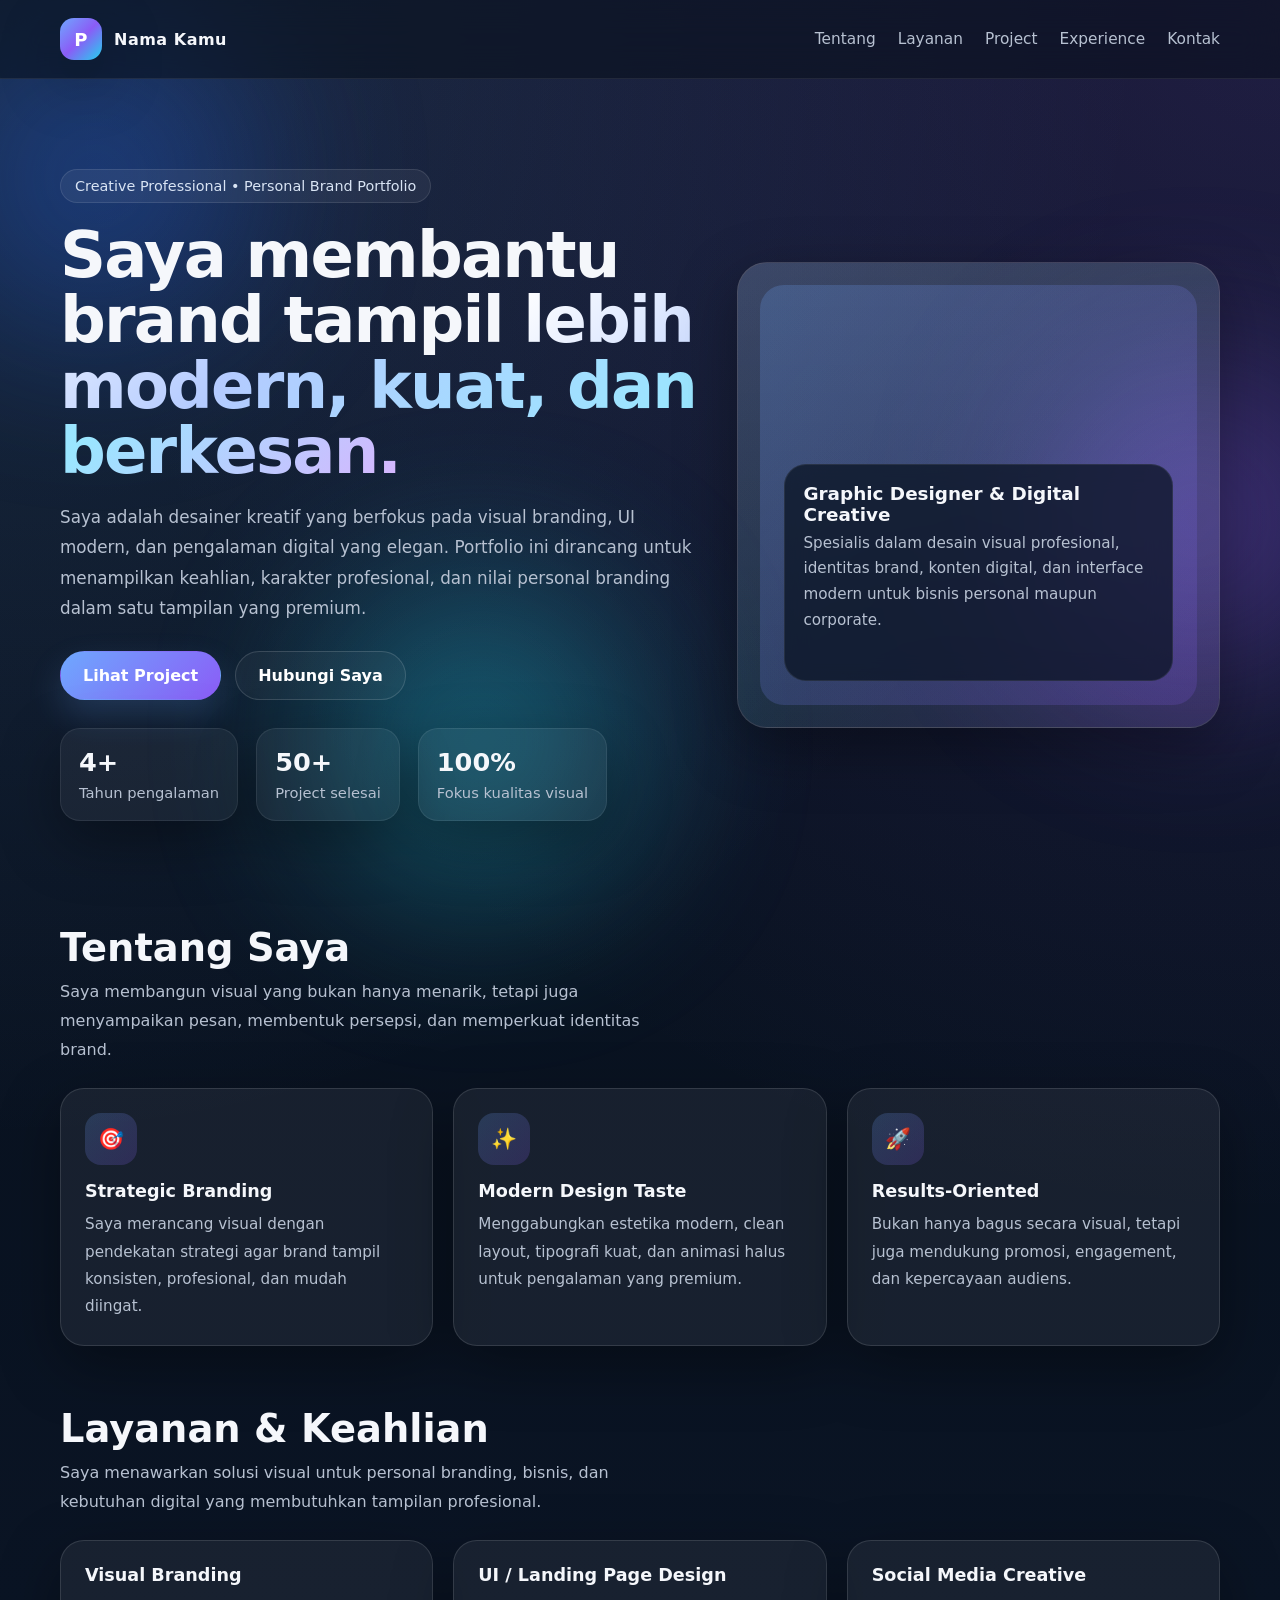
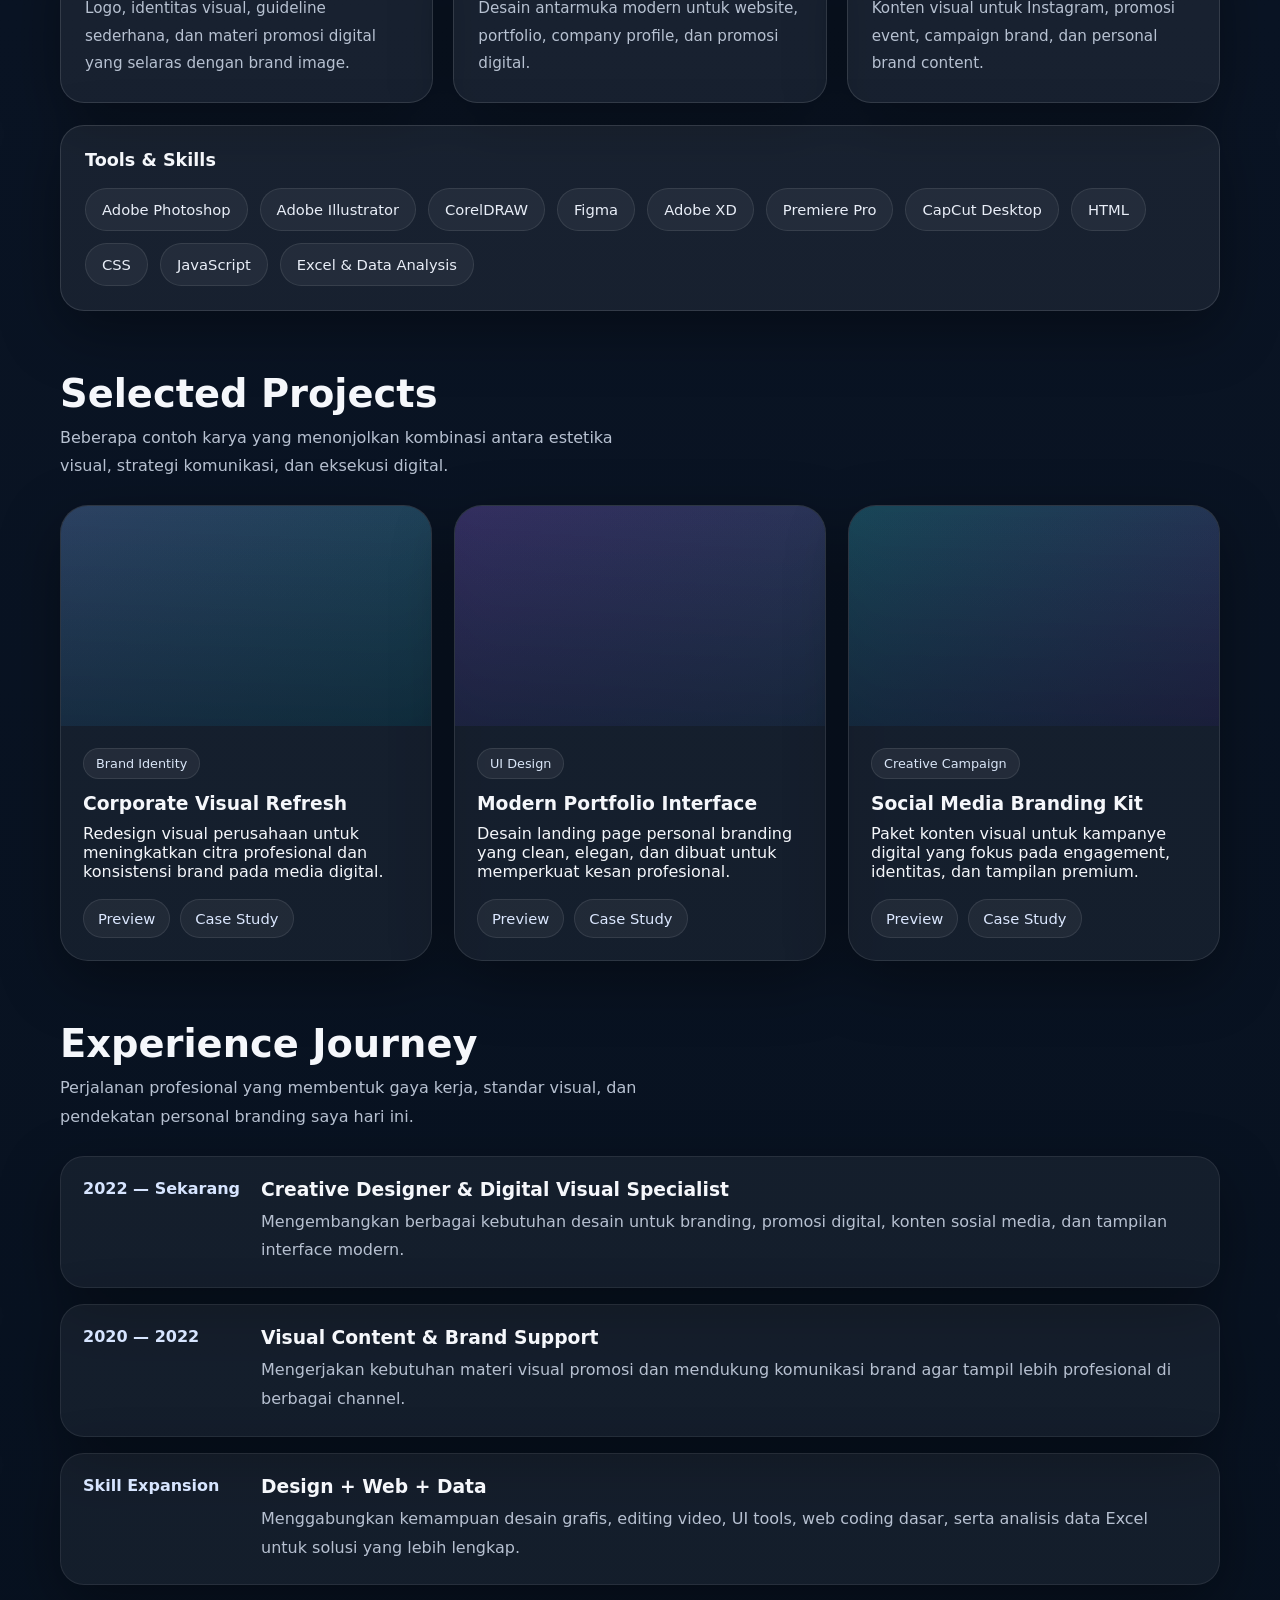
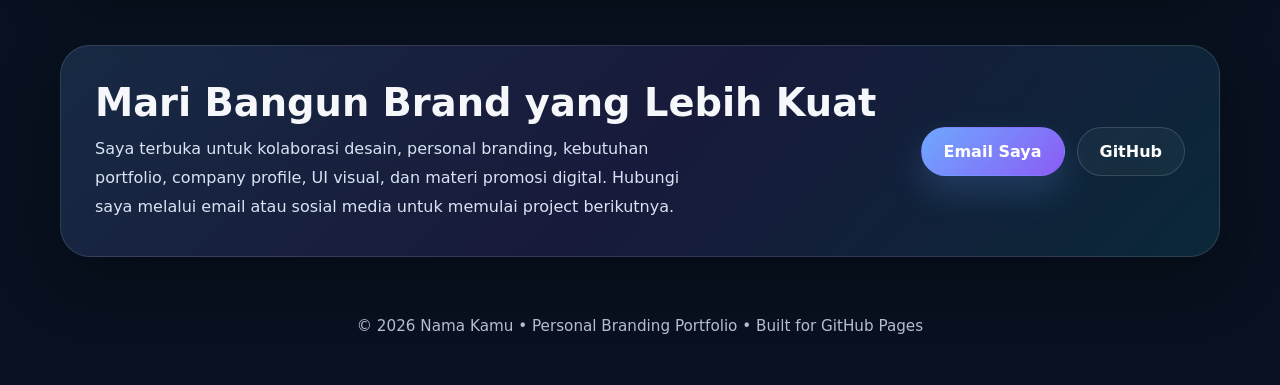
==== commit 68506424: "Update portfolio layout and content for personal branding enhancement" ====
--- a/index.html
+++ b/index.html
@@ -1,11 +1,569 @@
 <!DOCTYPE html>
-<html lang="en">
+<html lang="id">
 <head>
   <meta charset="UTF-8" />
   <meta name="viewport" content="width=device-width, initial-scale=1.0" />
-  <title>Muhammad Iqbal Tri Mulyono | Digital Creative Portfolio</title>
-  <meta name="description" content="Portfolio of Muhammad Iqbal Tri Mulyono — Social Media Specialist, Graphic Designer, Digital Marketer, Data Analyst, Web Developer, and UI/UX Designer." />
-  <link rel="stylesheet" href="assets/css/style.css" />
+  <title>Portfolio Personal Branding</title>
+  <meta name="description" content="Portfolio modern, animated, profesional, dan personal branding." />
+  <style>
+    :root {
+      --bg: #07111f;
+      --bg-soft: rgba(255,255,255,0.05);
+      --card: rgba(255,255,255,0.08);
+      --card-border: rgba(255,255,255,0.12);
+      --text: #f5f7fb;
+      --muted: #b7c1d1;
+      --primary: #6ea8fe;
+      --secondary: #8b5cf6;
+      --accent: #22d3ee;
+      --shadow: 0 20px 60px rgba(0,0,0,0.35);
+      --radius: 24px;
+      --max-width: 1160px;
+    }
+
+    * {
+      margin: 0;
+      padding: 0;
+      box-sizing: border-box;
+      scroll-behavior: smooth;
+    }
+
+    body {
+      font-family: Inter, ui-sans-serif, system-ui, -apple-system, BlinkMacSystemFont, "Segoe UI", sans-serif;
+      background:
+        radial-gradient(circle at top left, rgba(110,168,254,0.18), transparent 30%),
+        radial-gradient(circle at top right, rgba(139,92,246,0.18), transparent 32%),
+        linear-gradient(180deg, #08101b 0%, #0a1424 45%, #07111f 100%);
+      color: var(--text);
+      overflow-x: hidden;
+      min-height: 100vh;
+    }
+
+    a {
+      text-decoration: none;
+      color: inherit;
+    }
+
+    img {
+      max-width: 100%;
+      display: block;
+    }
+
+    .container {
+      width: min(92%, var(--max-width));
+      margin: 0 auto;
+    }
+
+    .blur-orb {
+      position: fixed;
+      width: 320px;
+      height: 320px;
+      border-radius: 50%;
+      filter: blur(90px);
+      opacity: 0.35;
+      z-index: -1;
+      animation: floatOrb 12s ease-in-out infinite;
+    }
+
+    .orb-1 {
+      background: #2563eb;
+      top: 2%;
+      left: -5%;
+    }
+
+    .orb-2 {
+      background: #8b5cf6;
+      top: 40%;
+      right: -6%;
+      animation-delay: -4s;
+    }
+
+    .orb-3 {
+      background: #22d3ee;
+      bottom: 0;
+      left: 25%;
+      animation-delay: -8s;
+    }
+
+    @keyframes floatOrb {
+      0%, 100% { transform: translateY(0) translateX(0) scale(1); }
+      50% { transform: translateY(-25px) translateX(15px) scale(1.08); }
+    }
+
+    header {
+      position: sticky;
+      top: 0;
+      z-index: 50;
+      backdrop-filter: blur(18px);
+      background: rgba(8, 16, 27, 0.55);
+      border-bottom: 1px solid rgba(255,255,255,0.08);
+    }
+
+    .nav {
+      display: flex;
+      align-items: center;
+      justify-content: space-between;
+      padding: 18px 0;
+    }
+
+    .brand {
+      display: flex;
+      align-items: center;
+      gap: 12px;
+      font-weight: 800;
+      letter-spacing: 0.5px;
+    }
+
+    .brand-mark {
+      width: 42px;
+      height: 42px;
+      border-radius: 14px;
+      background: linear-gradient(135deg, var(--primary), var(--secondary), var(--accent));
+      display: grid;
+      place-items: center;
+      box-shadow: var(--shadow);
+      font-size: 18px;
+      color: white;
+    }
+
+    .nav-links {
+      display: flex;
+      gap: 22px;
+      align-items: center;
+      color: var(--muted);
+      font-size: 0.96rem;
+    }
+
+    .nav-links a:hover {
+      color: white;
+    }
+
+    .btn {
+      display: inline-flex;
+      align-items: center;
+      justify-content: center;
+      gap: 10px;
+      padding: 14px 22px;
+      border-radius: 999px;
+      border: 1px solid transparent;
+      font-weight: 700;
+      transition: 0.3s ease;
+    }
+
+    .btn-primary {
+      background: linear-gradient(135deg, var(--primary), var(--secondary));
+      color: white;
+      box-shadow: 0 16px 35px rgba(110, 168, 254, 0.2);
+    }
+
+    .btn-primary:hover {
+      transform: translateY(-2px);
+      box-shadow: 0 20px 45px rgba(110, 168, 254, 0.28);
+    }
+
+    .btn-secondary {
+      border-color: rgba(255,255,255,0.14);
+      background: rgba(255,255,255,0.04);
+      color: white;
+    }
+
+    .btn-secondary:hover {
+      background: rgba(255,255,255,0.08);
+      transform: translateY(-2px);
+    }
+
+    .hero {
+      padding: 90px 0 70px;
+    }
+
+    .hero-grid {
+      display: grid;
+      grid-template-columns: 1.2fr 0.9fr;
+      gap: 34px;
+      align-items: center;
+    }
+
+    .eyebrow {
+      display: inline-flex;
+      padding: 8px 14px;
+      border-radius: 999px;
+      background: rgba(255,255,255,0.06);
+      border: 1px solid rgba(255,255,255,0.1);
+      color: #d9e4f4;
+      font-size: 0.9rem;
+      margin-bottom: 20px;
+    }
+
+    .hero h1 {
+      font-size: clamp(2.7rem, 5vw, 5rem);
+      line-height: 1.02;
+      margin-bottom: 18px;
+      letter-spacing: -1.8px;
+    }
+
+    .gradient-text {
+      background: linear-gradient(135deg, #ffffff 0%, #b4cbff 30%, #9ae6ff 70%, #d8b4fe 100%);
+      -webkit-background-clip: text;
+      background-clip: text;
+      color: transparent;
+    }
+
+    .hero p {
+      color: var(--muted);
+      font-size: 1.05rem;
+      line-height: 1.8;
+      max-width: 640px;
+      margin-bottom: 28px;
+    }
+
+    .hero-actions {
+      display: flex;
+      flex-wrap: wrap;
+      gap: 14px;
+      margin-bottom: 28px;
+    }
+
+    .hero-metrics {
+      display: flex;
+      gap: 18px;
+      flex-wrap: wrap;
+    }
+
+    .metric {
+      min-width: 140px;
+      padding: 18px;
+      border-radius: 20px;
+      background: rgba(255,255,255,0.05);
+      border: 1px solid rgba(255,255,255,0.08);
+      box-shadow: var(--shadow);
+    }
+
+    .metric strong {
+      font-size: 1.6rem;
+      display: block;
+      margin-bottom: 6px;
+    }
+
+    .metric span {
+      color: var(--muted);
+      font-size: 0.92rem;
+    }
+
+    .profile-card {
+      position: relative;
+      border-radius: 30px;
+      padding: 22px;
+      background: linear-gradient(180deg, rgba(255,255,255,0.12), rgba(255,255,255,0.06));
+      border: 1px solid rgba(255,255,255,0.12);
+      box-shadow: var(--shadow);
+      overflow: hidden;
+    }
+
+    .profile-card::before {
+      content: "";
+      position: absolute;
+      inset: 0;
+      background: linear-gradient(135deg, rgba(110,168,254,0.12), rgba(34,211,238,0.06), rgba(139,92,246,0.14));
+      pointer-events: none;
+    }
+
+    .avatar-wrap {
+      position: relative;
+      z-index: 1;
+      border-radius: 24px;
+      overflow: hidden;
+      min-height: 420px;
+      background:
+        linear-gradient(135deg, rgba(110,168,254,0.22), rgba(139,92,246,0.18)),
+        url('https://images.unsplash.com/photo-1500648767791-00dcc994a43e?auto=format&fit=crop&w=900&q=80') center/cover;
+      display: flex;
+      align-items: flex-end;
+      padding: 24px;
+    }
+
+    .profile-badge {
+      width: 100%;
+      position: relative;
+      z-index: 2;
+      padding: 18px;
+      border-radius: 22px;
+      background: rgba(7,17,31,0.72);
+      border: 1px solid rgba(255,255,255,0.08);
+      backdrop-filter: blur(12px);
+    }
+
+    .profile-badge h3 {
+      font-size: 1.15rem;
+      margin-bottom: 6px;
+    }
+
+    .profile-badge p {
+      color: var(--muted);
+      font-size: 0.95rem;
+      line-height: 1.7;
+    }
+
+    section {
+      padding: 34px 0 26px;
+    }
+
+    .section-head {
+      display: flex;
+      justify-content: space-between;
+      align-items: end;
+      gap: 20px;
+      margin-bottom: 24px;
+    }
+
+    .section-head h2 {
+      font-size: clamp(1.8rem, 3vw, 2.8rem);
+      margin-bottom: 8px;
+    }
+
+    .section-head p {
+      color: var(--muted);
+      max-width: 600px;
+      line-height: 1.8;
+    }
+
+    .grid-3 {
+      display: grid;
+      grid-template-columns: repeat(3, 1fr);
+      gap: 20px;
+    }
+
+    .card {
+      padding: 24px;
+      background: rgba(255,255,255,0.06);
+      border: 1px solid var(--card-border);
+      border-radius: var(--radius);
+      box-shadow: var(--shadow);
+      transition: transform 0.35s ease, border-color 0.35s ease, background 0.35s ease;
+    }
+
+    .card:hover {
+      transform: translateY(-6px);
+      border-color: rgba(110,168,254,0.3);
+      background: rgba(255,255,255,0.08);
+    }
+
+    .service-icon {
+      width: 52px;
+      height: 52px;
+      border-radius: 16px;
+      display: grid;
+      place-items: center;
+      font-size: 1.3rem;
+      background: linear-gradient(135deg, rgba(110,168,254,0.2), rgba(139,92,246,0.2));
+      margin-bottom: 16px;
+    }
+
+    .card h3 {
+      font-size: 1.1rem;
+      margin-bottom: 10px;
+    }
+
+    .card p {
+      color: var(--muted);
+      line-height: 1.8;
+      font-size: 0.95rem;
+    }
+
+    .skills-wrap {
+      display: flex;
+      flex-wrap: wrap;
+      gap: 12px;
+    }
+
+    .chip {
+      padding: 12px 16px;
+      border-radius: 999px;
+      background: rgba(255,255,255,0.05);
+      border: 1px solid rgba(255,255,255,0.09);
+      color: #e9eef8;
+      font-size: 0.92rem;
+    }
+
+    .projects {
+      display: grid;
+      grid-template-columns: repeat(3, 1fr);
+      gap: 22px;
+    }
+
+    .project-card {
+      overflow: hidden;
+      border-radius: 28px;
+      border: 1px solid rgba(255,255,255,0.1);
+      background: rgba(255,255,255,0.05);
+      box-shadow: var(--shadow);
+      transition: 0.35s ease;
+    }
+
+    .project-card:hover {
+      transform: translateY(-8px);
+    }
+
+    .project-cover {
+      height: 220px;
+      position: relative;
+      overflow: hidden;
+    }
+
+    .project-cover::after {
+      content: "";
+      position: absolute;
+      inset: 0;
+      background: linear-gradient(180deg, transparent 0%, rgba(7,17,31,0.45) 100%);
+    }
+
+    .cover-1 {
+      background: linear-gradient(135deg, rgba(110,168,254,0.25), rgba(34,211,238,0.2)), url('https://images.unsplash.com/photo-1460925895917-afdab827c52f?auto=format&fit=crop&w=1200&q=80') center/cover;
+    }
+
+    .cover-2 {
+      background: linear-gradient(135deg, rgba(139,92,246,0.25), rgba(110,168,254,0.18)), url('https://images.unsplash.com/photo-1522542550221-31fd19575a2d?auto=format&fit=crop&w=1200&q=80') center/cover;
+    }
+
+    .cover-3 {
+      background: linear-gradient(135deg, rgba(34,211,238,0.22), rgba(139,92,246,0.18)), url('https://images.unsplash.com/photo-1516321318423-f06f85e504b3?auto=format&fit=crop&w=1200&q=80') center/cover;
+    }
+
+    .project-body {
+      padding: 22px;
+    }
+
+    .project-meta {
+      display: inline-block;
+      padding: 7px 12px;
+      border-radius: 999px;
+      font-size: 0.8rem;
+      margin-bottom: 14px;
+      background: rgba(255,255,255,0.06);
+      border: 1px solid rgba(255,255,255,0.09);
+      color: #dae6f8;
+    }
+
+    .project-body p {
+      margin: 10px 0 18px;
+    }
+
+    .project-links {
+      display: flex;
+      gap: 10px;
+      flex-wrap: wrap;
+    }
+
+    .project-link {
+      font-size: 0.92rem;
+      color: #dce8ff;
+      padding: 10px 14px;
+      border-radius: 999px;
+      background: rgba(255,255,255,0.05);
+      border: 1px solid rgba(255,255,255,0.09);
+    }
+
+    .timeline {
+      display: grid;
+      gap: 16px;
+    }
+
+    .timeline-item {
+      display: grid;
+      grid-template-columns: 160px 1fr;
+      gap: 18px;
+      padding: 22px;
+      border-radius: 24px;
+      background: rgba(255,255,255,0.05);
+      border: 1px solid rgba(255,255,255,0.08);
+      box-shadow: var(--shadow);
+    }
+
+    .timeline-year {
+      color: #d7e5ff;
+      font-weight: 800;
+    }
+
+    .timeline-content span {
+      display: inline-block;
+      margin-top: 8px;
+      color: var(--muted);
+      line-height: 1.8;
+    }
+
+    .contact-box {
+      padding: 34px;
+      border-radius: 30px;
+      background: linear-gradient(135deg, rgba(110,168,254,0.16), rgba(139,92,246,0.13), rgba(34,211,238,0.12));
+      border: 1px solid rgba(255,255,255,0.12);
+      box-shadow: var(--shadow);
+      display: flex;
+      justify-content: space-between;
+      align-items: center;
+      gap: 24px;
+      flex-wrap: wrap;
+    }
+
+    .contact-box p {
+      color: #d8e3f3;
+      line-height: 1.8;
+      max-width: 620px;
+    }
+
+    footer {
+      padding: 34px 0 50px;
+      color: var(--muted);
+      text-align: center;
+      font-size: 0.95rem;
+    }
+
+    .reveal {
+      opacity: 0;
+      transform: translateY(28px);
+      transition: opacity 0.8s ease, transform 0.8s ease;
+    }
+
+    .reveal.active {
+      opacity: 1;
+      transform: translateY(0);
+    }
+
+    @media (max-width: 980px) {
+      .hero-grid,
+      .projects,
+      .grid-3 {
+        grid-template-columns: 1fr;
+      }
+
+      .timeline-item {
+        grid-template-columns: 1fr;
+      }
+
+      .nav-links {
+        display: none;
+      }
+    }
+
+    @media (max-width: 640px) {
+      .hero {
+        padding-top: 64px;
+      }
+
+      .hero h1 {
+        letter-spacing: -1px;
+      }
+
+      .profile-card,
+      .card,
+      .timeline-item,
+      .contact-box {
+        border-radius: 22px;
+      }
+
+      .avatar-wrap {
+        min-height: 340px;
+      }
+    }
+  </style>
 </head>
 <body>
   <div class="blur-orb orb-1"></div>
@@ -13,208 +571,247 @@
   <div class="blur-orb orb-3"></div>
 
   <header>
-    <div class="container nav nav-centered">
-      <nav class="nav-links nav-links-centered">
-        <a href="index.html" class="active">Home</a>
-        <a href="about.html">About</a>
-        <a href="projects.html">Projects</a>
-        <a href="contact.html">Contact</a>
+    <div class="container nav">
+      <a href="#home" class="brand">
+        <div class="brand-mark">P</div>
+        <div>
+          <div>Nama Kamu</div>
+        </div>
+      </a>
+      <nav class="nav-links">
+        <a href="#about">Tentang</a>
+        <a href="#services">Layanan</a>
+        <a href="#projects">Project</a>
+        <a href="#experience">Experience</a>
+        <a href="#contact">Kontak</a>
       </nav>
     </div>
   </header>
 
   <main>
-    <section class="hero hero-home">
+    <section class="hero" id="home">
       <div class="container hero-grid">
         <div class="reveal active">
-          <span class="eyebrow">Social Media Specialist • Graphic Designer • Digital Marketer • Web Developer</span>
+          <span class="eyebrow">Creative Professional • Personal Brand Portfolio</span>
           <h1>
-            I blend <span class="gradient-text">creativity, strategy, and data</span>
-            to build stronger digital experiences.
+            Saya membantu brand tampil
+            <span class="gradient-text">lebih modern, kuat, dan berkesan.</span>
           </h1>
           <p>
-            My name is <strong>Muhammad Iqbal Tri Mulyono</strong>, a digital professional from Cirebon and graduate of Muhammadiyah University of Cirebon.
-            I work across social media, visual design, digital marketing, data analysis, web development, and UI/UX to help brands communicate clearly and grow effectively.
+            Saya adalah desainer kreatif yang berfokus pada visual branding, UI modern, dan pengalaman digital yang elegan.
+            Portfolio ini dirancang untuk menampilkan keahlian, karakter profesional, dan nilai personal branding dalam satu tampilan yang premium.
           </p>
           <div class="hero-actions">
-            <a href="projects.html" class="btn btn-primary">View My Projects</a>
-            <a href="about.html" class="btn btn-secondary">Read My Story</a>
-          </div>
-
+            <a href="#projects" class="btn btn-primary">Lihat Project</a>
+            <a href="#contact" class="btn btn-secondary">Hubungi Saya</a>
+          </div>
           <div class="hero-metrics">
             <div class="metric">
-              <strong>6</strong>
-              <span>Main digital skill areas</span>
+              <strong>4+</strong>
+              <span>Tahun pengalaman</span>
             </div>
             <div class="metric">
-              <strong>Creative</strong>
-              <span>Strong visual thinking</span>
+              <strong>50+</strong>
+              <span>Project selesai</span>
             </div>
             <div class="metric">
-              <strong>Analytical</strong>
-              <span>Data-driven decisions</span>
+              <strong>100%</strong>
+              <span>Fokus kualitas visual</span>
             </div>
           </div>
         </div>
 
         <div class="profile-card reveal">
-          <div class="avatar-wrap home-avatar" style="background-image: linear-gradient(135deg, rgba(110,168,254,0.22), rgba(139,92,246,0.18)), url('assets/img/profile-card.svg'); background-size: cover; background-position: center;">
-            <div class="profile-badge profile-badge-large">
-              <span class="mini-tag">Based in Indonesia</span>
-              <h3>Muhammad Iqbal Tri Mulyono</h3>
+          <div class="avatar-wrap">
+            <div class="profile-badge">
+              <h3>Graphic Designer & Digital Creative</h3>
               <p>
-                A multidisciplinary digital talent with a passion for turning ideas into visual identity, measurable campaigns, responsive websites, and intuitive user experiences.
+                Spesialis dalam desain visual profesional, identitas brand, konten digital, dan interface modern untuk bisnis personal maupun corporate.
               </p>
-              <div class="mini-points">
-                <span>Brand Awareness</span>
-                <span>SEO & Marketing</span>
-                <span>Data Performance</span>
-              </div>
             </div>
           </div>
         </div>
       </div>
     </section>
 
-    <section>
+    <section id="about">
       <div class="container">
         <div class="section-head reveal">
           <div>
-            <h2>Professional Snapshot</h2>
+            <h2>Tentang Saya</h2>
             <p>
-              I bring a combination of design sensitivity, marketing perspective, technical execution, and analytical thinking into every project.
+              Saya membangun visual yang bukan hanya menarik, tetapi juga menyampaikan pesan, membentuk persepsi, dan memperkuat identitas brand.
             </p>
           </div>
         </div>
-
         <div class="grid-3">
           <div class="card reveal">
-            <div class="service-icon">📱</div>
-            <h3>Social Media & Content Strategy</h3>
-            <p>I manage content direction, audience interaction, and communication strategy to improve engagement and increase brand awareness.</p>
+            <div class="service-icon">🎯</div>
+            <h3>Strategic Branding</h3>
+            <p>Saya merancang visual dengan pendekatan strategi agar brand tampil konsisten, profesional, dan mudah diingat.</p>
           </div>
           <div class="card reveal">
-            <div class="service-icon">🎨</div>
-            <h3>Graphic Design & Visual Branding</h3>
-            <p>I create attractive and professional visuals for digital platforms, promotional materials, and identity-driven brand communication.</p>
+            <div class="service-icon">✨</div>
+            <h3>Modern Design Taste</h3>
+            <p>Menggabungkan estetika modern, clean layout, tipografi kuat, dan animasi halus untuk pengalaman yang premium.</p>
           </div>
           <div class="card reveal">
-            <div class="service-icon">📊</div>
-            <h3>Marketing & Data Analysis</h3>
-            <p>I optimize campaigns with SEO, performance tracking, and analytical tools so creative decisions stay grounded in real results.</p>
+            <div class="service-icon">🚀</div>
+            <h3>Results-Oriented</h3>
+            <p>Bukan hanya bagus secara visual, tetapi juga mendukung promosi, engagement, dan kepercayaan audiens.</p>
           </div>
         </div>
       </div>
     </section>
 
-    <section>
-      <div class="container">
-        <div class="feature-panel reveal">
-          <div>
-            <span class="eyebrow eyebrow-small">Why work with me</span>
-            <h2>More than a designer — I build digital solutions end to end.</h2>
-            <p>
-              From concept and content to interface and performance analysis, I enjoy creating work that looks good, works well, and supports business goals.
-            </p>
-          </div>
-          <div class="feature-list">
-            <div class="feature-item">
-              <strong>Web Development</strong>
-              <span>I can build and manage responsive, functional websites that support branding and usability.</span>
-            </div>
-            <div class="feature-item">
-              <strong>UI/UX Design</strong>
-              <span>I focus on clean layouts and smooth user journeys to create seamless and engaging experiences.</span>
-            </div>
-            <div class="feature-item">
-              <strong>Creative + Data Mindset</strong>
-              <span>I combine visual creativity with performance analysis to make each project more impactful and measurable.</span>
-            </div>
-          </div>
-        </div>
-      </div>
-    </section>
-
-    <section>
+    <section id="services">
       <div class="container">
         <div class="section-head reveal">
           <div>
-            <h2>Core Expertise</h2>
+            <h2>Layanan & Keahlian</h2>
             <p>
-              My multidisciplinary background allows me to contribute across branding, marketing, design systems, web execution, and user experience.
+              Saya menawarkan solusi visual untuk personal branding, bisnis, dan kebutuhan digital yang membutuhkan tampilan profesional.
             </p>
           </div>
         </div>
-
-        <div class="skills-wrap reveal">
-          <span class="chip">Social Media Strategy</span>
-          <span class="chip">Graphic Design</span>
-          <span class="chip">Brand Awareness Campaigns</span>
-          <span class="chip">Digital Marketing</span>
-          <span class="chip">SEO Optimization</span>
-          <span class="chip">Data Analysis</span>
-          <span class="chip">Website Development</span>
-          <span class="chip">Responsive Web Design</span>
-          <span class="chip">UI Design</span>
-          <span class="chip">UX Thinking</span>
-          <span class="chip">Content Planning</span>
-          <span class="chip">Performance Reporting</span>
+        <div class="grid-3">
+          <div class="card reveal">
+            <h3>Visual Branding</h3>
+            <p>Logo, identitas visual, guideline sederhana, dan materi promosi digital yang selaras dengan brand image.</p>
+          </div>
+          <div class="card reveal">
+            <h3>UI / Landing Page Design</h3>
+            <p>Desain antarmuka modern untuk website, portfolio, company profile, dan promosi digital.</p>
+          </div>
+          <div class="card reveal">
+            <h3>Social Media Creative</h3>
+            <p>Konten visual untuk Instagram, promosi event, campaign brand, dan personal brand content.</p>
+          </div>
+        </div>
+
+        <div style="margin-top: 22px" class="card reveal">
+          <h3 style="margin-bottom: 18px">Tools & Skills</h3>
+          <div class="skills-wrap">
+            <span class="chip">Adobe Photoshop</span>
+            <span class="chip">Adobe Illustrator</span>
+            <span class="chip">CorelDRAW</span>
+            <span class="chip">Figma</span>
+            <span class="chip">Adobe XD</span>
+            <span class="chip">Premiere Pro</span>
+            <span class="chip">CapCut Desktop</span>
+            <span class="chip">HTML</span>
+            <span class="chip">CSS</span>
+            <span class="chip">JavaScript</span>
+            <span class="chip">Excel & Data Analysis</span>
+          </div>
         </div>
       </div>
     </section>
 
-    <section class="skills-showcase">
+    <section id="projects">
       <div class="container">
         <div class="section-head reveal">
           <div>
-            <h2>Tools I Work With</h2>
+            <h2>Selected Projects</h2>
             <p>
-              A selection of platforms, design tools, and web technologies I use to turn ideas into visual content, responsive websites, and performance-driven digital work.
+              Beberapa contoh karya yang menonjolkan kombinasi antara estetika visual, strategi komunikasi, dan eksekusi digital.
             </p>
           </div>
         </div>
 
-        <div class="logo-marquee reveal">
-          <div class="logo-track">
-            <div class="logo-card"><img src="https://cdn.jsdelivr.net/gh/devicons/devicon/icons/photoshop/photoshop-plain.svg" alt="Adobe Photoshop logo"><span>Photoshop</span></div>
-            <div class="logo-card"><img src="https://cdn.jsdelivr.net/gh/devicons/devicon/icons/illustrator/illustrator-plain.svg" alt="Adobe Illustrator logo"><span>Illustrator</span></div>
-            <div class="logo-card"><img src="https://cdn.jsdelivr.net/gh/devicons/devicon/icons/figma/figma-original.svg" alt="Figma logo"><span>Figma</span></div>
-            <div class="logo-card"><img src="https://cdn.jsdelivr.net/gh/devicons/devicon/icons/xd/xd-plain.svg" alt="Adobe XD logo"><span>Adobe XD</span></div>
-            <div class="logo-card"><img src="https://cdn.jsdelivr.net/gh/devicons/devicon/icons/html5/html5-plain.svg" alt="HTML5 logo"><span>HTML5</span></div>
-            <div class="logo-card"><img src="https://cdn.jsdelivr.net/gh/devicons/devicon/icons/css3/css3-plain.svg" alt="CSS3 logo"><span>CSS3</span></div>
-            <div class="logo-card"><img src="https://cdn.jsdelivr.net/gh/devicons/devicon/icons/javascript/javascript-plain.svg" alt="JavaScript logo"><span>JavaScript</span></div>
-            <div class="logo-card"><img src="https://cdn.jsdelivr.net/gh/devicons/devicon/icons/bootstrap/bootstrap-plain.svg" alt="Bootstrap logo"><span>Bootstrap</span></div>
-            <div class="logo-card"><img src="https://cdn.jsdelivr.net/gh/devicons/devicon/icons/laravel/laravel-plain.svg" alt="Laravel logo"><span>Laravel</span></div>
-            <div class="logo-card"><img src="https://cdn.jsdelivr.net/gh/devicons/devicon/icons/github/github-original.svg" alt="GitHub logo"><span>GitHub</span></div>
-
-            <div class="logo-card"><img src="https://cdn.jsdelivr.net/gh/devicons/devicon/icons/photoshop/photoshop-plain.svg" alt="Adobe Photoshop logo"><span>Photoshop</span></div>
-            <div class="logo-card"><img src="https://cdn.jsdelivr.net/gh/devicons/devicon/icons/illustrator/illustrator-plain.svg" alt="Adobe Illustrator logo"><span>Illustrator</span></div>
-            <div class="logo-card"><img src="https://cdn.jsdelivr.net/gh/devicons/devicon/icons/figma/figma-original.svg" alt="Figma logo"><span>Figma</span></div>
-            <div class="logo-card"><img src="https://cdn.jsdelivr.net/gh/devicons/devicon/icons/xd/xd-plain.svg" alt="Adobe XD logo"><span>Adobe XD</span></div>
-            <div class="logo-card"><img src="https://cdn.jsdelivr.net/gh/devicons/devicon/icons/html5/html5-plain.svg" alt="HTML5 logo"><span>HTML5</span></div>
-            <div class="logo-card"><img src="https://cdn.jsdelivr.net/gh/devicons/devicon/icons/css3/css3-plain.svg" alt="CSS3 logo"><span>CSS3</span></div>
-            <div class="logo-card"><img src="https://cdn.jsdelivr.net/gh/devicons/devicon/icons/javascript/javascript-plain.svg" alt="JavaScript logo"><span>JavaScript</span></div>
-            <div class="logo-card"><img src="https://cdn.jsdelivr.net/gh/devicons/devicon/icons/bootstrap/bootstrap-plain.svg" alt="Bootstrap logo"><span>Bootstrap</span></div>
-            <div class="logo-card"><img src="https://cdn.jsdelivr.net/gh/devicons/devicon/icons/laravel/laravel-plain.svg" alt="Laravel logo"><span>Laravel</span></div>
-            <div class="logo-card"><img src="https://cdn.jsdelivr.net/gh/devicons/devicon/icons/github/github-original.svg" alt="GitHub logo"><span>GitHub</span></div>
-          </div>
+        <div class="projects">
+          <article class="project-card reveal">
+            <div class="project-cover cover-1"></div>
+            <div class="project-body">
+              <span class="project-meta">Brand Identity</span>
+              <h3>Corporate Visual Refresh</h3>
+              <p>Redesign visual perusahaan untuk meningkatkan citra profesional dan konsistensi brand pada media digital.</p>
+              <div class="project-links">
+                <a class="project-link" href="#">Preview</a>
+                <a class="project-link" href="#">Case Study</a>
+              </div>
+            </div>
+          </article>
+
+          <article class="project-card reveal">
+            <div class="project-cover cover-2"></div>
+            <div class="project-body">
+              <span class="project-meta">UI Design</span>
+              <h3>Modern Portfolio Interface</h3>
+              <p>Desain landing page personal branding yang clean, elegan, dan dibuat untuk memperkuat kesan profesional.</p>
+              <div class="project-links">
+                <a class="project-link" href="#">Preview</a>
+                <a class="project-link" href="#">Case Study</a>
+              </div>
+            </div>
+          </article>
+
+          <article class="project-card reveal">
+            <div class="project-cover cover-3"></div>
+            <div class="project-body">
+              <span class="project-meta">Creative Campaign</span>
+              <h3>Social Media Branding Kit</h3>
+              <p>Paket konten visual untuk kampanye digital yang fokus pada engagement, identitas, dan tampilan premium.</p>
+              <div class="project-links">
+                <a class="project-link" href="#">Preview</a>
+                <a class="project-link" href="#">Case Study</a>
+              </div>
+            </div>
+          </article>
         </div>
       </div>
     </section>
 
-    <section>
+    <section id="experience">
+      <div class="container">
+        <div class="section-head reveal">
+          <div>
+            <h2>Experience Journey</h2>
+            <p>
+              Perjalanan profesional yang membentuk gaya kerja, standar visual, dan pendekatan personal branding saya hari ini.
+            </p>
+          </div>
+        </div>
+
+        <div class="timeline">
+          <div class="timeline-item reveal">
+            <div class="timeline-year">2022 — Sekarang</div>
+            <div class="timeline-content">
+              <h3>Creative Designer & Digital Visual Specialist</h3>
+              <span>Mengembangkan berbagai kebutuhan desain untuk branding, promosi digital, konten sosial media, dan tampilan interface modern.</span>
+            </div>
+          </div>
+          <div class="timeline-item reveal">
+            <div class="timeline-year">2020 — 2022</div>
+            <div class="timeline-content">
+              <h3>Visual Content & Brand Support</h3>
+              <span>Mengerjakan kebutuhan materi visual promosi dan mendukung komunikasi brand agar tampil lebih profesional di berbagai channel.</span>
+            </div>
+          </div>
+          <div class="timeline-item reveal">
+            <div class="timeline-year">Skill Expansion</div>
+            <div class="timeline-content">
+              <h3>Design + Web + Data</h3>
+              <span>Menggabungkan kemampuan desain grafis, editing video, UI tools, web coding dasar, serta analisis data Excel untuk solusi yang lebih lengkap.</span>
+            </div>
+          </div>
+        </div>
+      </div>
+    </section>
+
+    <section id="contact">
       <div class="container">
         <div class="contact-box reveal">
           <div>
-            <h2 style="font-size: clamp(1.8rem, 3vw, 2.8rem); margin-bottom: 10px;">Ready to create meaningful digital work</h2>
+            <h2 style="font-size: clamp(1.8rem, 3vw, 2.8rem); margin-bottom: 10px;">Mari Bangun Brand yang Lebih Kuat</h2>
             <p>
-              I am passionate about continuous learning and growth in the fast-moving digital world.
-              Explore my background, see selected projects, and let’s connect for collaboration or new opportunities.
+              Saya terbuka untuk kolaborasi desain, personal branding, kebutuhan portfolio, company profile, UI visual, dan materi promosi digital.
+              Hubungi saya melalui email atau sosial media untuk memulai project berikutnya.
             </p>
           </div>
           <div style="display:flex; gap:12px; flex-wrap:wrap;">
-            <a class="btn btn-primary" href="projects.html">See Selected Work</a>
-            <a class="btn btn-secondary" href="contact.html">Get In Touch</a>
+            <a class="btn btn-primary" href="mailto:emailkamu@example.com">Email Saya</a>
+            <a class="btn btn-secondary" href="https://github.com/username" target="_blank">GitHub</a>
           </div>
         </div>
       </div>
@@ -222,9 +819,23 @@
   </main>
 
   <footer>
-    <div class="container">© <span id="currentYear"></span> Muhammad Iqbal Tri Mulyono • Built for GitHub Pages</div>
+    <div class="container">
+      © 2026 Nama Kamu • Personal Branding Portfolio • Built for GitHub Pages
+    </div>
   </footer>
 
-  <script src="assets/js/script.js"></script>
+  <script>
+    const reveals = document.querySelectorAll('.reveal');
+
+    const observer = new IntersectionObserver((entries) => {
+      entries.forEach((entry) => {
+        if (entry.isIntersecting) {
+          entry.target.classList.add('active');
+        }
+      });
+    }, { threshold: 0.14 });
+
+    reveals.forEach((item) => observer.observe(item));
+  </script>
 </body>
 </html>
